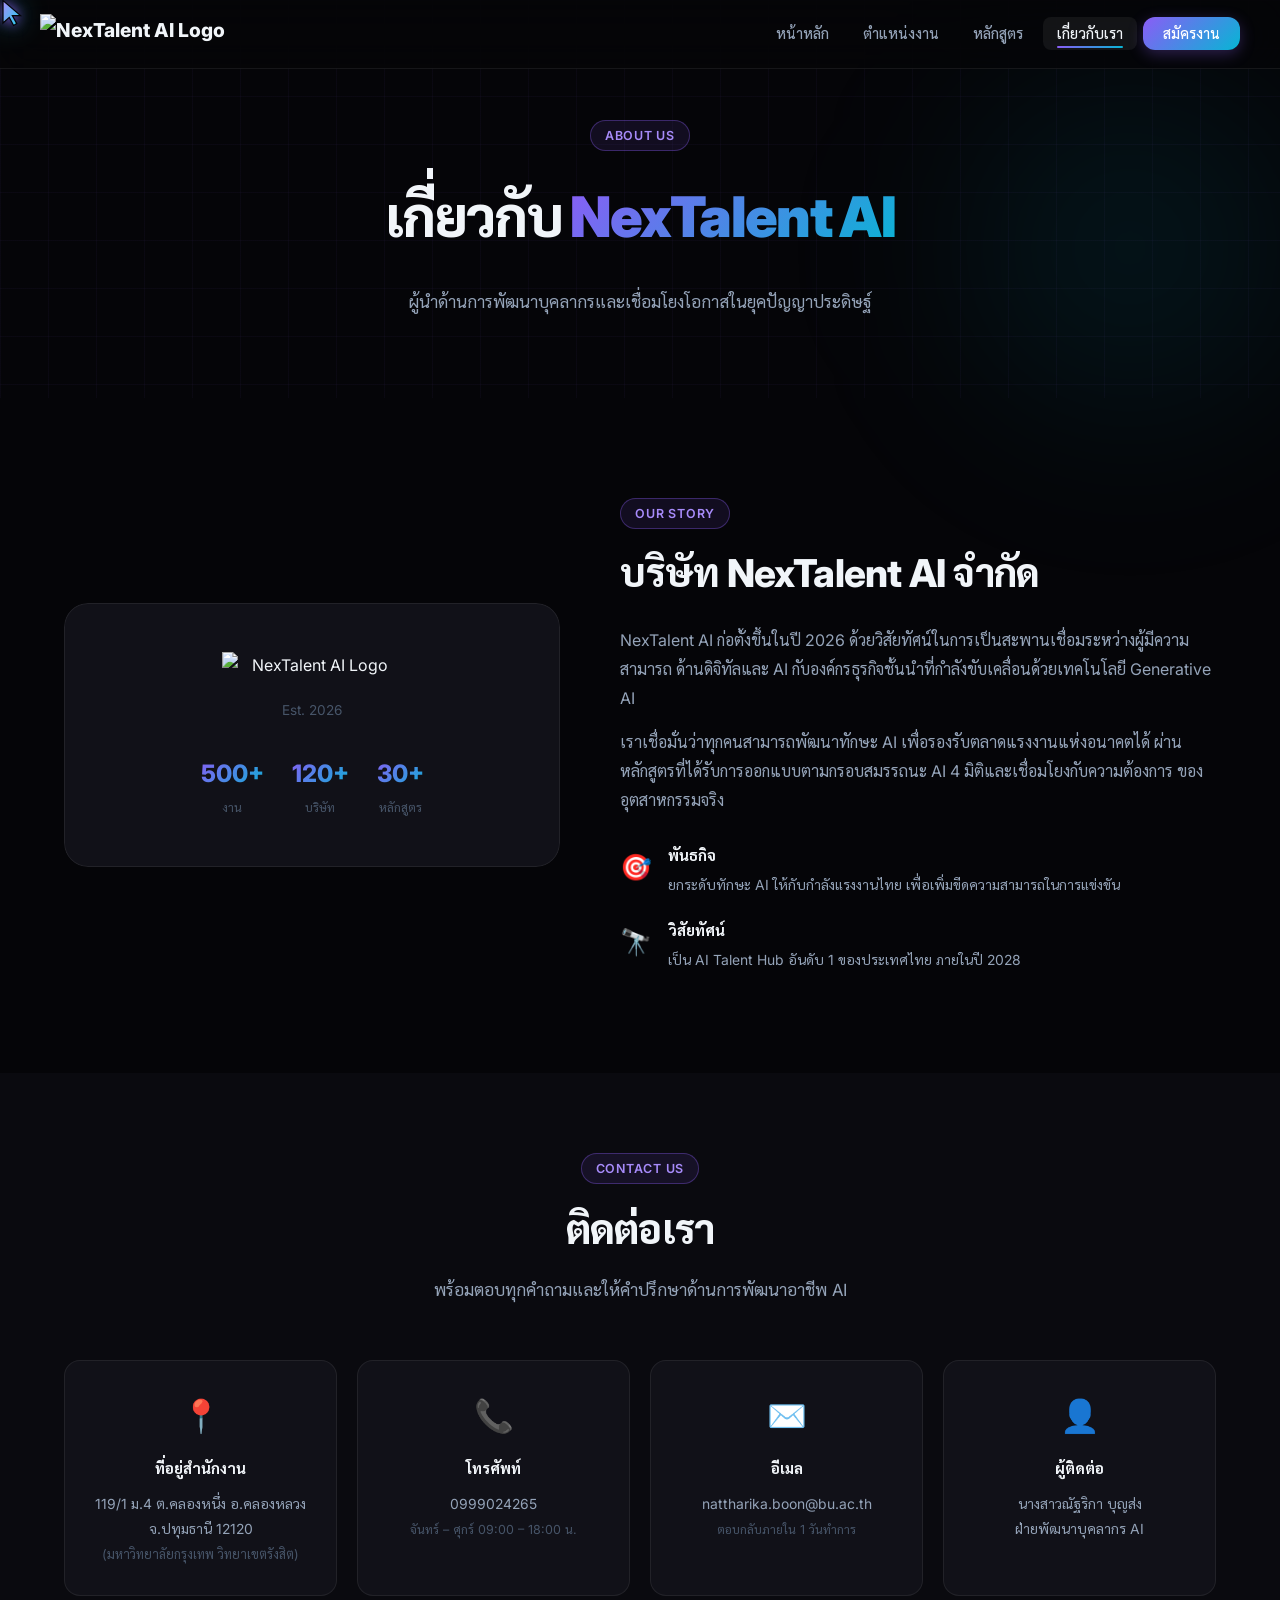
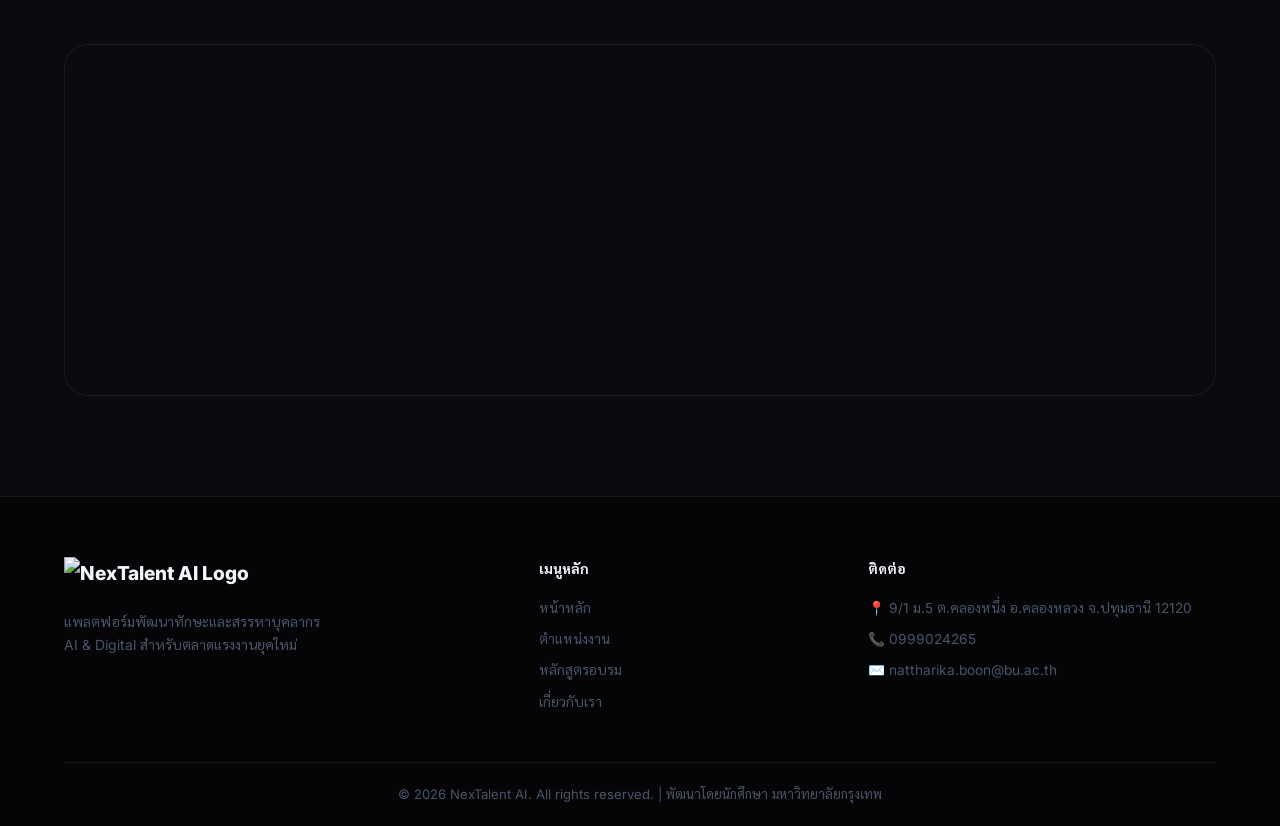
==== about.html @ dc567a96 "Add files via upload" ====
<!DOCTYPE html>
<html lang="th">
<head>
  <meta charset="UTF-8" />
  <meta name="viewport" content="width=device-width, initial-scale=1.0" />
  <title>เกี่ยวกับเรา — NexTalent AI</title>
  <link rel="stylesheet" href="css/style.css" />
  <link rel="preconnect" href="https://fonts.googleapis.com" />
  <link href="https://fonts.googleapis.com/css2?family=Inter:wght@300;400;500;600;700;800;900&family=Sarabun:wght@300;400;500;600;700&display=swap" rel="stylesheet" />
</head>
<body>
<svg class="custom-cursor" id="customCursor" viewBox="0 0 24 24" xmlns="http://www.w3.org/2000/svg">
  <defs>
    <linearGradient id="cursorGradient" x1="0%" y1="0%" x2="100%" y2="100%">
      <stop offset="0%" stop-color="#a78bfa" />
      <stop offset="100%" stop-color="#22d3ee" />
    </linearGradient>
  </defs>
  <path d="M4 2 L4 20 L9 15.5 L12.5 22 L15 20.5 L11.5 14 L18 14 Z"
        fill="url(#cursorGradient)"
        stroke="#050508"
        stroke-width="1" />
</svg>

  <!-- ===== NAVBAR ===== -->
  <nav class="navbar" id="navbar">
    <div class="nav-container">
      <a href="index.html" class="nav-logo">
        <img src="images/logo.svg" alt="NexTalent AI Logo" class="logo-img" />
      </a>
      <ul class="nav-links" id="navLinks">
        <li><a href="index.html">หน้าหลัก</a></li>
        <li><a href="index.html#jobs">ตำแหน่งงาน</a></li>
        <li><a href="courses.html">หลักสูตร</a></li>
        <li><a href="about.html" class="active">เกี่ยวกับเรา</a></li>
        <li><a href="index.html#register" class="btn-nav">สมัครงาน</a></li>
      </ul>
      <button class="hamburger" id="hamburger" aria-label="เมนู">
        <span></span><span></span><span></span>
      </button>
    </div>
  </nav>

  <!-- ===== PAGE HERO ===== -->
  <section class="page-hero">
    <div class="hero-bg">
      <div class="grid-overlay"></div>
      <div class="glow glow-2"></div>
    </div>
    <div class="page-hero-content">
      <span class="section-tag">About Us</span>
      <h1>เกี่ยวกับ <span class="gradient-text">NexTalent AI</span></h1>
      <p>ผู้นำด้านการพัฒนาบุคลากรและเชื่อมโยงโอกาสในยุคปัญญาประดิษฐ์</p>
    </div>
  </section>

  <!-- ===== COMPANY SECTION ===== -->
  <section class="about-section">
    <div class="container">
      <div class="about-wrapper">
        <div class="about-visual">
          <div class="about-card-graphic">
            <div class="ag-inner">
              <img src="images/logo.svg" alt="NexTalent AI Logo" class="ag-logo-img" />
              <div class="ag-subtitle">Est. 2026</div>
              <div class="ag-stats-mini">
                <div><strong>500+</strong><span>งาน</span></div>
                <div><strong>120+</strong><span>บริษัท</span></div>
                <div><strong>30+</strong><span>หลักสูตร</span></div>
              </div>
            </div>
            <div class="ag-glow"></div>
          </div>
        </div>
        <div class="about-text">
          <span class="section-tag">Our Story</span>
          <h2>บริษัท NexTalent AI จำกัด</h2>
          <p>
            NexTalent AI ก่อตั้งขึ้นในปี 2026 ด้วยวิสัยทัศน์ในการเป็นสะพานเชื่อมระหว่างผู้มีความสามารถ
            ด้านดิจิทัลและ AI กับองค์กรธุรกิจชั้นนำที่กำลังขับเคลื่อนด้วยเทคโนโลยี Generative AI
          </p>
          <p>
            เราเชื่อมั่นว่าทุกคนสามารถพัฒนาทักษะ AI เพื่อรองรับตลาดแรงงานแห่งอนาคตได้
            ผ่านหลักสูตรที่ได้รับการออกแบบตามกรอบสมรรถนะ AI 4 มิติและเชื่อมโยงกับความต้องการ
            ของอุตสาหกรรมจริง
          </p>
          <div class="about-values">
            <div class="value-item">
              <span class="value-icon">🎯</span>
              <div>
                <strong>พันธกิจ</strong>
                <p>ยกระดับทักษะ AI ให้กับกำลังแรงงานไทย เพื่อเพิ่มขีดความสามารถในการแข่งขัน</p>
              </div>
            </div>
            <div class="value-item">
              <span class="value-icon">🔭</span>
              <div>
                <strong>วิสัยทัศน์</strong>
                <p>เป็น AI Talent Hub อันดับ 1 ของประเทศไทย ภายในปี 2028</p>
              </div>
            </div>
          </div>
        </div>
      </div>
    </div>
  </section>

  <!-- ===== CONTACT SECTION ===== -->
  <section class="contact-section">
    <div class="container">
      <div class="section-header">
        <span class="section-tag">Contact Us</span>
        <h2>ติดต่อเรา</h2>
        <p>พร้อมตอบทุกคำถามและให้คำปรึกษาด้านการพัฒนาอาชีพ AI</p>
      </div>
      <div class="contact-grid">
        <div class="contact-card">
          <div class="contact-icon">📍</div>
          <h4>ที่อยู่สำนักงาน</h4>
          <p>119/1 ม.4 ต.คลองหนึ่ง อ.คลองหลวง<br/>จ.ปทุมธานี 12120<br/><em>(มหาวิทยาลัยกรุงเทพ วิทยาเขตรังสิต)</em></p>
        </div>
        <div class="contact-card">
          <div class="contact-icon">📞</div>
          <h4>โทรศัพท์</h4>
          <p>0999024265<br/><small>จันทร์ – ศุกร์ 09:00 – 18:00 น.</small></p>
        </div>
        <div class="contact-card">
          <div class="contact-icon">✉️</div>
          <h4>อีเมล</h4>
          <p>nattharika.boon@bu.ac.th<br/><small>ตอบกลับภายใน 1 วันทำการ</small></p>
        </div>
        <div class="contact-card">
          <div class="contact-icon">👤</div>
          <h4>ผู้ติดต่อ</h4>
          <p>นางสาวณัฐริกา บุญส่ง<br/>ฝ่ายพัฒนาบุคลากร AI</p>
        </div>
      </div>

      <div class="map-wrapper">
        <iframe
          src="https://www.google.com/maps/embed?pb=!1m18!1m12!1m3!1d3872.2085!2d100.6188!3d14.0685!2m3!1f0!2f0!3f0!3m2!1i1024!2i768!4f13.1!3m3!1m2!1s0x30e27f2e6b7f7f6f%3A0x0!2sMahidol+University!5e0!3m2!1sen!2sth!4v1"
          width="100%"
          height="350"
          style="border:0;"
          allowfullscreen=""
          loading="lazy"
          referrerpolicy="no-referrer-when-downgrade"
          title="แผนที่สำนักงาน NexTalent AI">
        </iframe>
      </div>
    </div>
  </section>

  <!-- ===== FOOTER ===== -->
  <footer class="footer">
    <div class="container">
      <div class="footer-grid">
        <div class="footer-brand">
          <a href="index.html" class="nav-logo">
            <img src="images/logo.svg" alt="NexTalent AI Logo" class="logo-img" />
          </a>
          <p>แพลตฟอร์มพัฒนาทักษะและสรรหาบุคลากร AI &amp; Digital สำหรับตลาดแรงงานยุคใหม่</p>
        </div>
        <div class="footer-links">
          <h4>เมนูหลัก</h4>
          <ul>
            <li><a href="index.html">หน้าหลัก</a></li>
            <li><a href="index.html#jobs">ตำแหน่งงาน</a></li>
            <li><a href="courses.html">หลักสูตรอบรม</a></li>
            <li><a href="about.html">เกี่ยวกับเรา</a></li>
          </ul>
        </div>
        <div class="footer-links">
          <h4>ติดต่อ</h4>
          <ul>
            <li>📍 9/1 ม.5 ต.คลองหนึ่ง อ.คลองหลวง จ.ปทุมธานี 12120</li>
            <li>📞 0999024265</li>
            <li>✉️ nattharika.boon@bu.ac.th</li>
          </ul>
        </div>
      </div>
      <div class="footer-bottom">
        <p>© 2026 NexTalent AI. All rights reserved. | พัฒนาโดยนักศึกษา มหาวิทยาลัยกรุงเทพ</p>
      </div>
    </div>
  </footer>

  <script src="js/main.js"></script>
</body>
</html>
---- css/style.css ----
/* ============================================================
   NexTalent AI — Dark Theme Stylesheet
   ============================================================ */

/* ── CSS Variables ───────────────────────────────────────── */
:root {
  --bg-900: #050508;
  --bg-800: #0a0a0f;
  --bg-700: #0f0f18;
  --bg-600: #14141f;
  --bg-card: #111118;
  --bg-card-hover: #18181f;
  --border: rgba(255,255,255,0.07);
  --border-hover: rgba(139,92,246,0.4);

  --purple-400: #a78bfa;
  --purple-500: #8b5cf6;
  --purple-600: #7c3aed;
  --cyan-400: #22d3ee;
  --cyan-500: #06b6d4;
  --pink-400: #f472b6;
  --green-400: #4ade80;
  --amber-400: #fbbf24;

  --text-primary: #f1f5f9;
  --text-secondary: #94a3b8;
  --text-muted: #475569;

  --gradient-main: linear-gradient(135deg, #8b5cf6, #06b6d4);
  --gradient-card: linear-gradient(145deg, rgba(139,92,246,0.08), rgba(6,182,212,0.05));
  --shadow-glow: 0 0 40px rgba(139,92,246,0.15);
  --shadow-card: 0 4px 24px rgba(0,0,0,0.5);

  --radius-sm: 8px;
  --radius-md: 12px;
  --radius-lg: 16px;
  --radius-xl: 24px;

  --font-main: 'Inter', 'Sarabun', sans-serif;
  --transition: 0.25s ease;
}

/* ── Reset & Base ────────────────────────────────────────── */
*, *::before, *::after { box-sizing: border-box; margin: 0; padding: 0; }

html { scroll-behavior: smooth; font-size: 16px; }

body {
  font-family: var(--font-main);
  background-color: var(--bg-900);
  color: var(--text-primary);
  line-height: 1.7;
  overflow-x: hidden;
}

a { color: inherit; text-decoration: none; }
ul { list-style: none; }
img { max-width: 100%; display: block; }
button { cursor: pointer; border: none; background: none; }

.container {
  max-width: 1200px;
  margin: 0 auto;
  padding: 0 24px;
}

/* ── Typography Utilities ────────────────────────────────── */

.gradient-text {
  background: var(--gradient-main);
  -webkit-background-clip: text;
  -webkit-text-fill-color: transparent;
  background-clip: text;

  display: inline-block;
  line-height: 1.4;
  padding-bottom: 0.12em;
  overflow: visible;
}
.section-tag {
  display: inline-block;
  padding: 4px 14px;
  border-radius: 100px;
  border: 1px solid rgba(139,92,246,0.35);
  background: rgba(139,92,246,0.1);
  color: var(--purple-400);
  font-size: 0.78rem;
  font-weight: 600;
  letter-spacing: 0.06em;
  text-transform: uppercase;
  margin-bottom: 12px;
}

.section-header {
  text-align: center;
  margin-bottom: 56px;
}
.section-header h2 {
  font-size: clamp(1.8rem, 3.5vw, 2.5rem);
  font-weight: 800;
  margin-bottom: 12px;
  letter-spacing: -0.02em;
}
.section-header p {
  color: var(--text-secondary);
  font-size: 1.05rem;
  max-width: 560px;
  margin: 0 auto;
}

/* ── Buttons ─────────────────────────────────────────────── */
.btn {
  display: inline-flex;
  align-items: center;
  gap: 8px;
  padding: 12px 28px;
  border-radius: var(--radius-md);
  font-size: 0.95rem;
  font-weight: 600;
  transition: all var(--transition);
  cursor: pointer;
  border: none;
}

.btn-primary {
  background: var(--gradient-main);
  color: #fff;
  box-shadow: 0 4px 20px rgba(139,92,246,0.35);
}
.btn-primary:hover {
  transform: translateY(-2px);
  box-shadow: 0 8px 30px rgba(139,92,246,0.5);
}

.btn-outline {
  background: transparent;
  color: var(--purple-400);
  border: 1.5px solid rgba(139,92,246,0.45);
}
.btn-outline:hover {
  background: rgba(139,92,246,0.1);
  border-color: var(--purple-500);
  transform: translateY(-2px);
}

.btn-full { width: 100%; justify-content: center; }
.btn-arrow { font-size: 1.1rem; }

/* ── Navbar ──────────────────────────────────────────────── */
.navbar {
  position: fixed;
  top: 0; left: 0; right: 0;
  z-index: 1000;
  padding: 0 24px;
  background: rgba(5,5,8,0.8);
  backdrop-filter: blur(20px);
  -webkit-backdrop-filter: blur(20px);
  border-bottom: 1px solid var(--border);
  transition: all var(--transition);
}
.navbar.scrolled {
  background: rgba(5,5,8,0.95);
  box-shadow: 0 4px 30px rgba(0,0,0,0.4);
}

.nav-container {
  max-width: 1200px;
  margin: 0 auto;
  display: flex;
  align-items: center;
  justify-content: space-between;
  height: 68px;
}

.nav-logo {
  display: flex;
  align-items: center;
  gap: 8px;
  font-weight: 800;
  font-size: 1.2rem;
}
.logo-icon {
  font-size: 1.6rem;
  background: var(--gradient-main);
  -webkit-background-clip: text;
  -webkit-text-fill-color: transparent;
  background-clip: text;
}
.logo-ai {
  background: var(--gradient-main);
  -webkit-background-clip: text;
  -webkit-text-fill-color: transparent;
  background-clip: text;
}

.logo-img {
  height: 40px;
  width: auto;
  display: block;
  transition: opacity var(--transition);
}
.logo-img:hover { opacity: 0.85; }

.nav-links {
  display: flex;
  align-items: center;
  gap: 6px;
}
.nav-links a {
  padding: 8px 14px;
  border-radius: var(--radius-sm);
  font-size: 0.9rem;
  font-weight: 500;
  color: var(--text-secondary);
  transition: all var(--transition);
}
.nav-links a:hover,
.nav-links a.active {
  color: var(--text-primary);
  background: rgba(255,255,255,0.06);
}
.btn-nav {
  background: var(--gradient-main) !important;
  color: #fff !important;
  padding: 8px 20px !important;
  border-radius: var(--radius-md) !important;
  box-shadow: 0 4px 15px rgba(139,92,246,0.3);
}
.btn-nav:hover {
  transform: translateY(-1px);
  box-shadow: 0 6px 20px rgba(139,92,246,0.45) !important;
}

/* Hamburger */
.hamburger {
  display: none;
  flex-direction: column;
  gap: 5px;
  padding: 8px;
}
.hamburger span {
  width: 22px;
  height: 2px;
  background: var(--text-primary);
  border-radius: 2px;
  transition: all var(--transition);
}

/* ── Hero Section ────────────────────────────────────────── */
.hero {
  min-height: 100vh;
  display: flex;
  align-items: center;
  position: relative;
  padding: 100px 24px 60px;
  overflow: hidden;
}

.hero-bg {
  position: absolute;
  inset: 0;
  pointer-events: none;
}

.grid-overlay {
  position: absolute;
  inset: 0;
  background-image:
    linear-gradient(rgba(139,92,246,0.04) 1px, transparent 1px),
    linear-gradient(90deg, rgba(139,92,246,0.04) 1px, transparent 1px);
  background-size: 48px 48px;
}

.glow {
  position: absolute;
  border-radius: 50%;
  filter: blur(80px);
  pointer-events: none;
}
.glow-1 {
  width: 600px; height: 600px;
  background: radial-gradient(circle, rgba(139,92,246,0.18) 0%, transparent 70%);
  top: -100px; left: -100px;
}
.glow-2 {
  width: 500px; height: 500px;
  background: radial-gradient(circle, rgba(6,182,212,0.12) 0%, transparent 70%);
  bottom: -100px; right: -100px;
}

.hero-content {
  max-width: 1200px;
  margin: 0 auto;
  position: relative;
  z-index: 2;
  flex: 1;
}

.hero-badge {
  display: inline-flex;
  align-items: center;
  gap: 8px;
  padding: 6px 16px;
  border-radius: 100px;
  border: 1px solid rgba(139,92,246,0.3);
  background: rgba(139,92,246,0.08);
  color: var(--purple-400);
  font-size: 0.85rem;
  font-weight: 500;
  margin-bottom: 24px;
}
.badge-dot {
  width: 7px; height: 7px;
  background: var(--green-400);
  border-radius: 50%;
  animation: pulse-dot 2s infinite;
}
@keyframes pulse-dot {
  0%, 100% { opacity: 1; transform: scale(1); }
  50% { opacity: 0.5; transform: scale(0.8); }
}

.hero-title {
  font-size: clamp(2.6rem, 6vw, 4.5rem);
  font-weight: 900;
  line-height: 1.35;
  letter-spacing: -0.03em;
  margin-bottom: 20px;
}

.hero-subtitle {
  font-size: clamp(1rem, 1.5vw, 1.15rem);
  color: var(--text-secondary);
  max-width: 560px;
  margin-bottom: 36px;
  line-height: 1.8;
}

.hero-actions {
  display: flex;
  gap: 14px;
  flex-wrap: wrap;
  margin-bottom: 52px;
}

.hero-stats {
  display: flex;
  align-items: center;
  gap: 32px;
  flex-wrap: wrap;
}
.stat { display: flex; flex-direction: column; }
.stat-num {
  font-size: 2rem;
  font-weight: 800;
  background: var(--gradient-main);
  -webkit-background-clip: text;
  -webkit-text-fill-color: transparent;
  background-clip: text;
  line-height: 1;
}
.stat-label { font-size: 0.82rem; color: var(--text-muted); margin-top: 4px; }
.stat-divider { width: 1px; height: 40px; background: var(--border); }

/* Hero Visual (orbit) */
.hero-visual {
  position: absolute;
  right: 160px;
  top: 50%;
  transform: translateY(-50%);
  width: 420px;
  height: 420px;
  display: none;
}

@media (min-width: 1100px) { .hero-visual { display: block; } }

.orbit-ring {
  position: absolute;
  border-radius: 50%;
  border: 1px solid rgba(139,92,246,0.35);
  top: 50%; left: 50%;
  transform: translate(-50%,-50%);
  animation: spin linear infinite;
}
.ring-1 { width: 200px; height: 200px; animation-duration: 8s; }
.ring-2 { width: 300px; height: 300px; animation-duration: 14s; border-color: rgba(6,182,212,0.3); }
.ring-3 { width: 400px; height: 400px; animation-duration: 22s; animation-direction: reverse; }

@keyframes spin { from { transform: translate(-50%,-50%) rotate(0deg); } to { transform: translate(-50%,-50%) rotate(360deg); } }

.center-orb {
  position: absolute;
  top: 50%; left: 50%;
  transform: translate(-50%,-50%);
  width: 90px; height: 90px;
  border-radius: 50%;
  background: var(--gradient-main);
  display: flex;
  align-items: center;
  justify-content: center;
  font-size: 1.6rem;
  font-weight: 900;
  color: #fff;
  box-shadow: 0 0 60px rgba(139,92,246,0.5);
}

.orbit-dot {
  position: absolute;
  width: 10px; height: 10px;
  border-radius: 50%;
  top: 50%; left: 50%;
}
.dot-1 {
  background: var(--purple-400);
  box-shadow: 0 0 10px var(--purple-400);
  transform: translate(-50%,-50%) translateX(100px);
  animation: orbit1 8s linear infinite;
}
.dot-2 {
  background: var(--cyan-400);
  box-shadow: 0 0 10px var(--cyan-400);
  transform: translate(-50%,-50%) translateX(150px);
  animation: orbit2 14s linear infinite;
}
.dot-3 {
  background: var(--pink-400);
  box-shadow: 0 0 10px var(--pink-400);
  transform: translate(-50%,-50%) translateX(200px);
  animation: orbit3 22s linear infinite reverse;
}
@keyframes orbit1 {
  from { transform: translate(-50%,-50%) rotate(0deg) translateX(100px); }
  to { transform: translate(-50%,-50%) rotate(360deg) translateX(100px); }
}
@keyframes orbit2 {
  from { transform: translate(-50%,-50%) rotate(120deg) translateX(150px); }
  to { transform: translate(-50%,-50%) rotate(480deg) translateX(150px); }
}
@keyframes orbit3 {
  from { transform: translate(-50%,-50%) rotate(240deg) translateX(200px); }
  to { transform: translate(-50%,-50%) rotate(-120deg) translateX(200px); }
}

/* ── Page Hero (inner pages) ─────────────────────────────── */
.page-hero {
  padding: 120px 24px 80px;
  text-align: center;
  position: relative;
  overflow: visible;
}
.page-hero-content {
  max-width: 900px;
  margin: 0 auto;
  position: relative;
  z-index: 2;
}
.page-hero h1 {
  font-size: clamp(2rem, 5vw, 3.5rem);
  font-weight: 900;
  letter-spacing: -0.03em;
  line-height: 1.5;
  margin: 12px 0 24px;
  overflow: visible;
}
.page-hero p {
  color: var(--text-secondary);
  font-size: 1.05rem;
  line-height: 1.8;
}

/* ── Tiers Section ───────────────────────────────────────── */
.tiers-section {
  padding: 100px 0;
  background: var(--bg-800);
}

.tiers-grid {
  display: grid;
  grid-template-columns: repeat(auto-fit, minmax(280px, 1fr));
  gap: 24px;
}

.tier-card {
  padding: 36px 28px;
  border-radius: var(--radius-xl);
  border: 1px solid var(--border);
  background: var(--bg-card);
  transition: all var(--transition);
  position: relative;
  overflow: hidden;
}
.tier-card::before {
  content: '';
  position: absolute;
  top: 0; left: 0; right: 0;
  height: 3px;
  border-radius: 3px 3px 0 0;
}
.tier-beginner::before { background: linear-gradient(90deg, #4ade80, #22d3ee); }
.tier-pioneer::before { background: linear-gradient(90deg, #8b5cf6, #06b6d4); }
.tier-innovator::before { background: linear-gradient(90deg, #f472b6, #fbbf24); }

.tier-card:hover {
  border-color: var(--border-hover);
  transform: translateY(-4px);
  box-shadow: var(--shadow-glow), var(--shadow-card);
}

.tier-icon { font-size: 2.5rem; margin-bottom: 16px; }
.tier-card h3 { font-size: 1.4rem; font-weight: 800; margin-bottom: 4px; }
.tier-th { color: var(--text-secondary); font-size: 0.88rem; margin-bottom: 14px; }
.tier-card p { color: var(--text-secondary); font-size: 0.93rem; line-height: 1.7; margin-bottom: 20px; }
.tier-link {
  color: var(--purple-400);
  font-weight: 600;
  font-size: 0.9rem;
  transition: all var(--transition);
}
.tier-link:hover { color: var(--cyan-400); }

/* ── Jobs Section ────────────────────────────────────────── */
.jobs-section { padding: 100px 0; }

.jobs-grid {
  display: grid;
  grid-template-columns: repeat(auto-fit, minmax(320px, 1fr));
  gap: 24px;
  margin-bottom: 48px;
}

.job-card {
  background: var(--bg-card);
  border: 1px solid var(--border);
  border-radius: var(--radius-xl);
  padding: 28px;
  transition: all var(--transition);
  display: flex;
  flex-direction: column;
  gap: 14px;
}
.job-card:hover {
  border-color: var(--border-hover);
  transform: translateY(-4px);
  box-shadow: var(--shadow-glow), var(--shadow-card);
}

.job-header {
  display: flex;
  align-items: center;
  justify-content: space-between;
}

.company-logo {
  width: 48px; height: 48px;
  border-radius: var(--radius-sm);
  display: flex; align-items: center; justify-content: center;
  font-weight: 800; font-size: 0.9rem; color: #fff;
}
.logo-ni { background: linear-gradient(135deg, #8b5cf6, #06b6d4); }
.logo-ss { background: linear-gradient(135deg, #f472b6, #8b5cf6); }
.logo-dp { background: linear-gradient(135deg, #fbbf24, #f472b6); }

.job-meta { display: flex; flex-direction: column; align-items: flex-end; gap: 4px; }
.job-date { font-size: 0.78rem; color: var(--text-muted); }
.job-tag {
  padding: 2px 10px;
  border-radius: 100px;
  font-size: 0.75rem;
  font-weight: 600;
}
.job-tag.hot { background: rgba(251,191,36,0.1); color: var(--amber-400); border: 1px solid rgba(251,191,36,0.2); }
.job-tag.new { background: rgba(139,92,246,0.1); color: var(--purple-400); border: 1px solid rgba(139,92,246,0.2); }
.job-tag.urgent { background: rgba(6,182,212,0.1); color: var(--cyan-400); border: 1px solid rgba(6,182,212,0.2); }

.job-title { font-size: 1.1rem; font-weight: 700; line-height: 1.4; }
.job-company { color: var(--purple-400); font-size: 0.88rem; font-weight: 500; }
.job-location { color: var(--text-secondary); font-size: 0.85rem; }
.job-desc { color: var(--text-secondary); font-size: 0.88rem; line-height: 1.7; flex: 1; }

.job-skills { display: flex; flex-wrap: wrap; gap: 6px; }
.skill-tag {
  padding: 3px 10px;
  background: rgba(139,92,246,0.08);
  border: 1px solid rgba(139,92,246,0.18);
  border-radius: 100px;
  font-size: 0.78rem;
  color: var(--purple-400);
}

.job-footer {
  display: flex;
  align-items: center;
  justify-content: space-between;
  padding-top: 14px;
  border-top: 1px solid var(--border);
  margin-top: auto;
}
.job-salary { font-size: 0.85rem; color: var(--text-secondary); }
.btn-apply {
  padding: 8px 18px;
  background: var(--gradient-main);
  color: #fff;
  border-radius: var(--radius-sm);
  font-size: 0.83rem;
  font-weight: 600;
  transition: all var(--transition);
  box-shadow: 0 4px 12px rgba(139,92,246,0.3);
}
.btn-apply:hover {
  transform: translateY(-1px);
  box-shadow: 0 6px 18px rgba(139,92,246,0.45);
}

.jobs-cta { text-align: center; }

/* ── Register Section ────────────────────────────────────── */
.register-section {
  padding: 100px 0;
  background: var(--bg-800);
}

.register-wrapper {
  display: grid;
  grid-template-columns: 1fr 1.4fr;
  gap: 60px;
  align-items: start;
}

.register-info h2 {
  font-size: clamp(1.8rem, 3.5vw, 2.5rem);
  font-weight: 800;
  line-height: 1.2;
  letter-spacing: -0.02em;
  margin-bottom: 16px;
}
.register-info p {
  color: var(--text-secondary);
  line-height: 1.8;
  margin-bottom: 28px;
}

.register-benefits {
  display: flex;
  flex-direction: column;
  gap: 12px;
}
.register-benefits li {
  display: flex;
  align-items: center;
  gap: 10px;
  color: var(--text-secondary);
  font-size: 0.93rem;
}
.check {
  width: 22px; height: 22px;
  background: rgba(74,222,128,0.1);
  border: 1px solid rgba(74,222,128,0.3);
  border-radius: 50%;
  display: flex; align-items: center; justify-content: center;
  color: var(--green-400);
  font-size: 0.7rem;
  flex-shrink: 0;
}

.register-form-box {
  background: var(--bg-card);
  border: 1px solid var(--border);
  border-radius: var(--radius-xl);
  padding: 36px;
}

.register-form { display: flex; flex-direction: column; gap: 20px; }

.form-row {
  display: grid;
  grid-template-columns: 1fr 1fr;
  gap: 16px;
}
.form-group-sm { flex: 0 0 120px; }
.form-group-wide { flex: 1; }

.form-group { display: flex; flex-direction: column; gap: 6px; }
.form-group label {
  font-size: 0.85rem;
  font-weight: 600;
  color: var(--text-secondary);
}

.form-group input,
.form-group select,
.form-group textarea {
  padding: 11px 16px;
  background: var(--bg-700);
  border: 1.5px solid var(--border);
  border-radius: var(--radius-sm);
  color: var(--text-primary);
  font-family: var(--font-main);
  font-size: 0.93rem;
  transition: border-color var(--transition), box-shadow var(--transition);
  outline: none;
  -webkit-appearance: none;
}
.form-group select {
  appearance: none;
  background-image: url("data:image/svg+xml,%3Csvg xmlns='http://www.w3.org/2000/svg' width='12' height='12' viewBox='0 0 24 24' fill='none' stroke='%2394a3b8' stroke-width='2'%3E%3Cpath d='M6 9l6 6 6-6'/%3E%3C/svg%3E");
  background-repeat: no-repeat;
  background-position: right 14px center;
  padding-right: 40px;
}
.form-group select option { background: var(--bg-700); }

.form-group input:focus,
.form-group select:focus {
  border-color: var(--purple-500);
  box-shadow: 0 0 0 3px rgba(139,92,246,0.12);
}
.form-group input.error,
.form-group select.error {
  border-color: #ef4444;
}

.error-msg {
  font-size: 0.78rem;
  color: #f87171;
  min-height: 16px;
}

/* Tier Radios */
.tier-radios {
  display: grid;
  grid-template-columns: repeat(3, 1fr);
  gap: 10px;
}
.radio-card { display: block; cursor: pointer; }
.radio-card input[type="radio"] { display: none; }
.radio-content {
  display: flex;
  flex-direction: column;
  align-items: center;
  gap: 4px;
  padding: 14px 8px;
  background: var(--bg-700);
  border: 1.5px solid var(--border);
  border-radius: var(--radius-md);
  text-align: center;
  transition: all var(--transition);
}
.radio-card input:checked + .radio-content {
  border-color: var(--purple-500);
  background: rgba(139,92,246,0.1);
  box-shadow: 0 0 0 3px rgba(139,92,246,0.12);
}
.radio-card:hover .radio-content { border-color: rgba(139,92,246,0.4); }
.radio-icon { font-size: 1.4rem; }
.radio-label { font-size: 0.83rem; font-weight: 700; }
.radio-sub { font-size: 0.7rem; color: var(--text-muted); }

/* Checkbox PDPA */
.checkbox-label {
  display: flex;
  align-items: flex-start;
  gap: 12px;
  cursor: pointer;
}
.checkbox-label input[type="checkbox"] { display: none; }
.checkbox-custom {
  width: 20px; height: 20px;
  min-width: 20px;
  border: 1.5px solid var(--border);
  border-radius: 4px;
  background: var(--bg-700);
  display: flex; align-items: center; justify-content: center;
  transition: all var(--transition);
  margin-top: 2px;
}
.checkbox-label input:checked + .checkbox-custom {
  background: var(--gradient-main);
  border-color: transparent;
}
.checkbox-label input:checked + .checkbox-custom::after {
  content: '✓';
  color: #fff;
  font-size: 0.7rem;
  font-weight: 700;
}
.checkbox-text { font-size: 0.83rem; color: var(--text-secondary); line-height: 1.6; }
.link-inline { color: var(--purple-400); text-decoration: underline; }

/* Form Success */
.form-success {
  text-align: center;
  padding: 48px 24px;
}
.success-icon {
  width: 64px; height: 64px;
  border-radius: 50%;
  background: linear-gradient(135deg, #4ade80, #22d3ee);
  display: flex; align-items: center; justify-content: center;
  font-size: 1.8rem;
  color: #fff;
  font-weight: 700;
  margin: 0 auto 20px;
  animation: pop 0.4s ease;
}
@keyframes pop {
  0% { transform: scale(0.5); opacity: 0; }
  80% { transform: scale(1.1); }
  100% { transform: scale(1); opacity: 1; }
}
.form-success h3 { font-size: 1.5rem; font-weight: 700; margin-bottom: 10px; }
.form-success p { color: var(--text-secondary); }

/* ── Courses Section ─────────────────────────────────────── */
.courses-section { padding: 80px 0 100px; }

.courses-filter {
  display: flex;
  justify-content: center;
  gap: 10px;
  flex-wrap: wrap;
  margin-bottom: 48px;
}
.filter-btn {
  padding: 8px 22px;
  border-radius: 100px;
  font-size: 0.88rem;
  font-weight: 600;
  border: 1.5px solid var(--border);
  color: var(--text-secondary);
  background: transparent;
  transition: all var(--transition);
}
.filter-btn:hover,
.filter-btn.active {
  background: rgba(139,92,246,0.1);
  border-color: var(--purple-500);
  color: var(--purple-400);
}

.courses-grid {
  display: grid;
  grid-template-columns: repeat(auto-fill, minmax(340px, 1fr));
  gap: 24px;
}

.course-card {
  background: var(--bg-card);
  border: 1px solid var(--border);
  border-radius: var(--radius-xl);
  overflow: hidden;
  transition: all var(--transition);
  display: flex;
  flex-direction: column;
}
.course-card:hover {
  border-color: var(--border-hover);
  transform: translateY(-4px);
  box-shadow: var(--shadow-glow), var(--shadow-card);
}
.course-card.hidden { display: none; }

.course-banner {
  height: 130px;
  position: relative;
  display: flex;
  flex-direction: column;
  justify-content: flex-end;
  padding: 16px;
}
.cb-1 { background: linear-gradient(135deg, #1e0a3c, #0d2040); }
.cb-2 { background: linear-gradient(135deg, #0d2040, #0a2828); }
.cb-3 { background: linear-gradient(135deg, #1a0a28, #200d35); }
.cb-4 { background: linear-gradient(135deg, #0a1f10, #0d2428); }
.cb-5 { background: linear-gradient(135deg, #200d18, #1a0d30); }
.cb-6 { background: linear-gradient(135deg, #0a1520, #0d2018); }

.course-level-badge {
  display: inline-block;
  padding: 3px 10px;
  border-radius: 100px;
  font-size: 0.75rem;
  font-weight: 600;
  width: fit-content;
  margin-bottom: 8px;
}
.badge-beginner { background: rgba(74,222,128,0.15); color: var(--green-400); border: 1px solid rgba(74,222,128,0.25); }
.badge-pioneer { background: rgba(139,92,246,0.15); color: var(--purple-400); border: 1px solid rgba(139,92,246,0.25); }
.badge-innovator { background: rgba(244,114,182,0.15); color: var(--pink-400); border: 1px solid rgba(244,114,182,0.25); }

.course-category {
  font-size: 0.75rem;
  color: rgba(255,255,255,0.5);
  font-weight: 500;
}

.course-body {
  padding: 24px;
  display: flex;
  flex-direction: column;
  flex: 1;
  gap: 12px;
}
.course-title { font-size: 1rem; font-weight: 700; line-height: 1.5; }
.course-desc { color: var(--text-secondary); font-size: 0.87rem; line-height: 1.7; flex: 1; }
.course-meta {
  display: flex;
  gap: 16px;
  font-size: 0.82rem;
  color: var(--text-secondary);
}
.course-footer {
  display: flex;
  align-items: center;
  justify-content: space-between;
  padding-top: 14px;
  border-top: 1px solid var(--border);
  margin-top: auto;
}
.course-price {
  font-size: 1.05rem;
  font-weight: 700;
  background: var(--gradient-main);
  -webkit-background-clip: text;
  -webkit-text-fill-color: transparent;
  background-clip: text;
}
.btn-course {
  padding: 7px 16px;
  background: rgba(139,92,246,0.1);
  border: 1px solid rgba(139,92,246,0.25);
  color: var(--purple-400);
  border-radius: var(--radius-sm);
  font-size: 0.82rem;
  font-weight: 600;
  transition: all var(--transition);
}
.btn-course:hover {
  background: rgba(139,92,246,0.2);
  border-color: var(--purple-500);
}

/* ── Framework Section ───────────────────────────────────── */
.framework-section { padding: 80px 0; background: var(--bg-800); }
.framework-grid {
  display: grid;
  grid-template-columns: repeat(auto-fit, minmax(220px, 1fr));
  gap: 20px;
}
.framework-card {
  padding: 28px 22px;
  background: var(--bg-card);
  border: 1px solid var(--border);
  border-radius: var(--radius-lg);
  text-align: center;
  transition: all var(--transition);
}
.framework-card:hover {
  border-color: var(--border-hover);
  transform: translateY(-3px);
}
.fc-icon { font-size: 2rem; margin-bottom: 12px; }
.framework-card h4 { font-size: 0.95rem; font-weight: 700; margin-bottom: 8px; }
.framework-card p { font-size: 0.83rem; color: var(--text-secondary); line-height: 1.6; }

/* ── About Section ───────────────────────────────────────── */
.about-section { padding: 100px 0; }

.about-wrapper {
  display: grid;
  grid-template-columns: 1fr 1.2fr;
  gap: 60px;
  align-items: center;
}

.about-card-graphic {
  position: relative;
  border-radius: var(--radius-xl);
  overflow: hidden;
}
.ag-inner {
  background: var(--bg-card);
  border: 1px solid var(--border);
  border-radius: var(--radius-xl);
  padding: 48px 36px;
  text-align: center;
  position: relative;
  z-index: 1;
}
.ag-logo {
  font-size: 3rem;
  margin-bottom: 12px;
  background: var(--gradient-main);
  -webkit-background-clip: text;
  -webkit-text-fill-color: transparent;
  background-clip: text;
}
.ag-title { font-size: 1.6rem; font-weight: 900; margin-bottom: 4px; }
.ag-logo-img {
  width: 180px;
  height: auto;
  margin: 0 auto 20px;
  display: block;
}
.ag-subtitle { color: var(--text-muted); font-size: 0.85rem; margin-bottom: 32px; }
.ag-stats-mini {
  display: flex;
  justify-content: center;
  gap: 28px;
}
.ag-stats-mini div {
  display: flex;
  flex-direction: column;
  align-items: center;
  gap: 2px;
}
.ag-stats-mini strong {
  font-size: 1.5rem;
  font-weight: 800;
  background: var(--gradient-main);
  -webkit-background-clip: text;
  -webkit-text-fill-color: transparent;
  background-clip: text;
}
.ag-stats-mini span { font-size: 0.78rem; color: var(--text-muted); }
.ag-glow {
  position: absolute;
  inset: -30px;
  background: radial-gradient(circle at center, rgba(139,92,246,0.12), transparent 70%);
  pointer-events: none;
}

.about-text h2 {
  font-size: clamp(1.8rem, 3.5vw, 2.4rem);
  font-weight: 800;
  letter-spacing: -0.02em;
  margin-bottom: 20px;
}
.about-text p {
  color: var(--text-secondary);
  line-height: 1.8;
  margin-bottom: 16px;
}
.about-values { display: flex; flex-direction: column; gap: 20px; margin-top: 28px; }
.value-item {
  display: flex;
  gap: 16px;
  align-items: flex-start;
}
.value-icon {
  font-size: 1.6rem;
  margin-top: 2px;
  flex-shrink: 0;
}
.value-item strong { display: block; font-size: 0.95rem; font-weight: 700; margin-bottom: 4px; }
.value-item p { font-size: 0.87rem; color: var(--text-secondary); margin: 0; }

/* ── Contact Section ─────────────────────────────────────── */
.contact-section { padding: 80px 0 100px; background: var(--bg-800); }

.contact-grid {
  display: grid;
  grid-template-columns: repeat(auto-fit, minmax(220px, 1fr));
  gap: 20px;
  margin-bottom: 48px;
}
.contact-card {
  background: var(--bg-card);
  border: 1px solid var(--border);
  border-radius: var(--radius-lg);
  padding: 28px 24px;
  text-align: center;
  transition: all var(--transition);
}
.contact-card:hover { border-color: var(--border-hover); transform: translateY(-3px); }
.contact-icon { font-size: 2rem; margin-bottom: 12px; }
.contact-card h4 { font-size: 0.95rem; font-weight: 700; margin-bottom: 10px; }
.contact-card p { color: var(--text-secondary); font-size: 0.87rem; line-height: 1.8; }
.contact-card small { color: var(--text-muted); font-size: 0.78rem; }
.contact-card em { color: var(--text-muted); font-style: normal; font-size: 0.8rem; }

.map-wrapper {
  border-radius: var(--radius-xl);
  overflow: hidden;
  border: 1px solid var(--border);
}
.map-wrapper iframe { display: block; filter: invert(90%) hue-rotate(180deg); }

/* ── Footer ──────────────────────────────────────────────── */
.footer {
  background: var(--bg-900);
  border-top: 1px solid var(--border);
  padding: 60px 0 0;
}

.footer-grid {
  display: grid;
  grid-template-columns: 1.5fr 1fr 1.2fr;
  gap: 40px;
  padding-bottom: 48px;
}

.footer-brand .nav-logo { margin-bottom: 14px; }
.footer-brand p { color: var(--text-muted); font-size: 0.87rem; line-height: 1.7; max-width: 260px; }

.footer-links h4 { font-size: 0.88rem; font-weight: 700; margin-bottom: 16px; color: var(--text-primary); }
.footer-links ul { display: flex; flex-direction: column; gap: 8px; }
.footer-links li,
.footer-links a { color: var(--text-muted); font-size: 0.86rem; transition: color var(--transition); }
.footer-links a:hover { color: var(--purple-400); }

.footer-bottom {
  border-top: 1px solid var(--border);
  padding: 20px 0;
  text-align: center;
}
.footer-bottom p { color: var(--text-muted); font-size: 0.82rem; }

/* ── Responsive ──────────────────────────────────────────── */
@media (max-width: 900px) {
  .register-wrapper { grid-template-columns: 1fr; }
  .about-wrapper { grid-template-columns: 1fr; }
  .footer-grid { grid-template-columns: 1fr 1fr; }
  .form-row { grid-template-columns: 1fr; }
}

@media (max-width: 700px) {
  .nav-links { display: none; position: fixed; top: 68px; left: 0; right: 0; background: rgba(5,5,8,0.98); flex-direction: column; padding: 20px; gap: 4px; border-bottom: 1px solid var(--border); }
  .nav-links.open { display: flex; }
  .hamburger { display: flex; }
  .hero { padding: 100px 24px 40px; }
  .hero-stats { gap: 20px; }
  .jobs-grid { grid-template-columns: 1fr; }
  .tiers-grid { grid-template-columns: 1fr; }
  .tier-radios { grid-template-columns: 1fr; }
  .courses-grid { grid-template-columns: 1fr; }
  .footer-grid { grid-template-columns: 1fr; }
  .contact-grid { grid-template-columns: 1fr 1fr; }
  .form-row { grid-template-columns: 1fr; }
  .register-form-box { padding: 24px 20px; }
}

@media (max-width: 480px) {
  .contact-grid { grid-template-columns: 1fr; }
  .hero-actions { flex-direction: column; }
  .btn { justify-content: center; }
}

/* ============================================================
   NEW ADDITIONS — scroll reveal, dividers, job filter, borders
   ============================================================ */

/* ── Scroll Reveal ───────────────────────────────────────── */
.reveal {
  opacity: 0;
  transform: translateY(24px);
  transition: opacity 0.6s ease, transform 0.6s ease;
}
.reveal.is-visible {
  opacity: 1;
  transform: translateY(0);
}

/* ── Section Divider (คั่นระหว่าง section) ───────────────── */
.section-divider {
  height: 1px;
  background: linear-gradient(90deg, transparent, var(--border-hover), transparent);
  margin: 0;
}

/* ── Urgent tag: จุดกะพริบ เหมือน badge-dot ─────────────── */
.job-tag.urgent {
  display: inline-flex;
  align-items: center;
  gap: 5px;
}
.job-tag.urgent::before {
  content: '';
  width: 6px; height: 6px;
  border-radius: 50%;
  background: var(--cyan-400);
  animation: pulse-dot 2s infinite;
}

/* ── Job Filter (mirrors .courses-filter) ────────────────── */
.jobs-filter {
  display: flex;
  justify-content: center;
  gap: 10px;
  flex-wrap: wrap;
  margin-bottom: 40px;
}
.job-card.hidden { display: none; }

/* ── Border gradient on hover for cards ──────────────────── */
.job-card, .tier-card, .course-card {
  position: relative;
}
.job-card::after, .tier-card::after, .course-card::after {
  content: '';
  position: absolute;
  inset: 0;
  border-radius: inherit;
  padding: 1px;
  background: var(--gradient-main);
  -webkit-mask: linear-gradient(#fff 0 0) content-box, linear-gradient(#fff 0 0);
  -webkit-mask-composite: xor;
  mask-composite: exclude;
  opacity: 0;
  transition: opacity var(--transition);
  pointer-events: none;
}
.job-card:hover::after, .tier-card:hover::after, .course-card:hover::after {
  opacity: 1;
}

/* ── Job Title clickable ──────────────────────────────────── */
.job-title-btn {
  background: none;
  border: none;
  padding: 0;
  text-align: left;
  cursor: pointer;
  font-family: var(--font-main);
  color: var(--text-primary);
}
.job-title-btn .job-title {
  transition: color var(--transition);
}
.job-title-btn:hover .job-title {
  color: var(--purple-400);
}

/* ── Job Detail Modal ─────────────────────────────────────── */
.job-modal-overlay {
  position: fixed;
  inset: 0;
  background: rgba(5,5,8,0.75);
  backdrop-filter: blur(6px);
  -webkit-backdrop-filter: blur(6px);
  z-index: 2000;
  display: flex;
  align-items: center;
  justify-content: center;
  padding: 24px;
  opacity: 0;
  pointer-events: none;
  transition: opacity 0.25s ease;
}
.job-modal-overlay.open {
  opacity: 1;
  pointer-events: auto;
}

.job-modal {
  background: var(--bg-card);
  border: 1px solid var(--border);
  border-radius: var(--radius-xl);
  max-width: 560px;
  width: 100%;
  max-height: 85vh;
  overflow-y: auto;
  padding: 32px;
  position: relative;
  transform: translateY(16px) scale(0.98);
  transition: transform 0.25s ease;
  box-shadow: var(--shadow-glow), var(--shadow-card);
}
.job-modal-overlay.open .job-modal {
  transform: translateY(0) scale(1);
}

.job-modal-close {
  position: absolute;
  top: 20px; right: 20px;
  width: 34px; height: 34px;
  border-radius: 50%;
  background: var(--bg-700);
  border: 1px solid var(--border);
  color: var(--text-secondary);
  font-size: 1.1rem;
  display: flex;
  align-items: center;
  justify-content: center;
  transition: all var(--transition);
}
.job-modal-close:hover {
  color: var(--text-primary);
  border-color: var(--border-hover);
  transform: rotate(90deg);
}

.job-modal-header {
  display: flex;
  align-items: center;
  gap: 16px;
  margin-bottom: 20px;
  padding-right: 40px;
}
.job-modal-header .company-logo {
  width: 56px; height: 56px;
  font-size: 1rem;
  flex-shrink: 0;
}
.job-modal-title h3 {
  font-size: 1.3rem;
  font-weight: 800;
  line-height: 1.4;
  margin-bottom: 4px;
}
.job-modal-title p {
  color: var(--purple-400);
  font-size: 0.9rem;
  font-weight: 500;
}

.job-modal-tags {
  display: flex;
  gap: 8px;
  margin-bottom: 20px;
  flex-wrap: wrap;
}

.job-modal-section {
  margin-bottom: 20px;
}
.job-modal-section h4 {
  font-size: 0.85rem;
  font-weight: 700;
  color: var(--text-primary);
  margin-bottom: 10px;
  display: flex;
  align-items: center;
  gap: 8px;
}
.job-modal-section p {
  color: var(--text-secondary);
  font-size: 0.9rem;
  line-height: 1.8;
}
.job-modal-list {
  display: flex;
  flex-direction: column;
  gap: 8px;
}
.job-modal-list li {
  display: flex;
  gap: 10px;
  align-items: flex-start;
  color: var(--text-secondary);
  font-size: 0.9rem;
  line-height: 1.6;
}
.job-modal-list li::before {
  content: '✓';
  color: var(--green-400);
  font-weight: 700;
  flex-shrink: 0;
}

.job-modal-meta-grid {
  display: grid;
  grid-template-columns: 1fr 1fr;
  gap: 12px;
  padding: 16px;
  background: var(--bg-700);
  border-radius: var(--radius-md);
  margin-bottom: 20px;
}
.job-modal-meta-item span { display: block; }
.job-modal-meta-item .meta-label { font-size: 0.75rem; color: var(--text-muted); margin-bottom: 2px; }
.job-modal-meta-item .meta-value { font-size: 0.9rem; font-weight: 600; color: var(--text-primary); }

.job-modal-footer {
  display: flex;
  gap: 12px;
  padding-top: 8px;
}
.job-modal-footer .btn { flex: 1; justify-content: center; }

body.modal-open { overflow: hidden; }

@media (max-width: 480px) {
  .job-modal { padding: 24px 20px; }
  .job-modal-meta-grid { grid-template-columns: 1fr; }
  .job-modal-footer { flex-direction: column; }
}

/* ── Scroll Progress Bar ─────────────────────────────────── */
.scroll-progress {
  position: fixed;
  top: 0; left: 0;
  height: 3px;
  width: 0%;
  background: var(--gradient-main);
  z-index: 1100;
  transition: width 0.08s linear;
  box-shadow: 0 0 8px rgba(139,92,246,0.6);
}

/* ── Back to Top Button ──────────────────────────────────── */
.back-to-top {
  position: fixed;
  bottom: 28px; right: 28px;
  width: 48px; height: 48px;
  border-radius: 50%;
  background: var(--gradient-main);
  color: #fff;
  display: flex;
  align-items: center;
  justify-content: center;
  font-size: 1.2rem;
  box-shadow: 0 4px 20px rgba(139,92,246,0.4);
  opacity: 0;
  pointer-events: none;
  transform: translateY(10px);
  transition: all 0.3s ease;
  z-index: 900;
}
.back-to-top.show { opacity: 1; pointer-events: auto; transform: translateY(0); }
.back-to-top:hover { transform: translateY(-4px); box-shadow: 0 8px 28px rgba(139,92,246,0.55); }

/* ── Toast Notification ──────────────────────────────────── */
.toast-container {
  position: fixed;
  bottom: 28px; left: 50%;
  transform: translateX(-50%);
  z-index: 2500;
  display: flex;
  flex-direction: column;
  gap: 10px;
  align-items: center;
  pointer-events: none;
}
.toast {
  background: var(--bg-card);
  border: 1px solid var(--border-hover);
  color: var(--text-primary);
  padding: 12px 22px;
  border-radius: var(--radius-md);
  font-size: 0.85rem;
  font-weight: 500;
  box-shadow: var(--shadow-card);
  opacity: 0;
  transform: translateY(10px);
  transition: all 0.3s ease;
  display: flex;
  align-items: center;
  gap: 8px;
  white-space: nowrap;
}
.toast.show { opacity: 1; transform: translateY(0); }

/* ── 3D Tilt Cards ────────────────────────────────────────── */
.job-card, .tier-card, .course-card {
  transform-style: preserve-3d;
  will-change: transform;
}

/* ── Copyable Contact Items ───────────────────────────────── */
.contact-copy {
  cursor: pointer;
  transition: color var(--transition);
  border-radius: 4px;
}
.contact-copy:hover { color: var(--purple-400); }

/* ── Navbar link active underline flair ──────────────────── */
.nav-links a.active {
  position: relative;
}
.nav-links a.active::after {
  content: '';
  position: absolute;
  left: 14px; right: 14px; bottom: 2px;
  height: 2px;
  border-radius: 2px;
  background: var(--gradient-main);
}


/* ============================================================
   AI SKILL ASSESSMENT
   ============================================================ */

.assessment-overlay {
  position: fixed;
  inset: 0;
  z-index: 9999;

  display: flex;
  align-items: center;
  justify-content: center;

  padding: 20px;

  background: rgba(0, 0, 0, 0.78);
  backdrop-filter: blur(10px);

  opacity: 0;
  visibility: hidden;

  transition:
    opacity 0.3s ease,
    visibility 0.3s ease;
}

.assessment-overlay.open {
  opacity: 1;
  visibility: visible;
}

.assessment-modal {
  position: relative;

  width: min(620px, 100%);
  max-height: 90vh;

  overflow-y: auto;

  padding: 36px;

  background: #11111a;

  border: 1px solid rgba(167, 139, 250, 0.3);
  border-radius: 24px;

  color: #ffffff;

  box-shadow:
    0 30px 80px rgba(0, 0, 0, 0.6);

  transform: translateY(20px) scale(0.97);

  transition: transform 0.3s ease;
}

.assessment-overlay.open .assessment-modal {
  transform: translateY(0) scale(1);
}

.assessment-modal h2 {
  margin: 12px 0;

  color: #ffffff;
}

.assessment-modal > p {
  color: #b8b8c8;
  line-height: 1.7;
}

/* Close button */

.assessment-modal .modal-close {
  position: absolute;

  top: 16px;
  right: 20px;

  width: 40px;
  height: 40px;

  border: none;
  border-radius: 50%;

  background: rgba(255, 255, 255, 0.06);

  color: #ffffff;

  font-size: 28px;
  line-height: 1;

  cursor: pointer;

  transition: 0.2s ease;
}

.assessment-modal .modal-close:hover {
  background: rgba(167, 139, 250, 0.2);
  color: #a78bfa;
}

/* Answer buttons */

.assessment-option {
  display: block;

  width: 100%;

  margin: 12px 0;
  padding: 16px 18px;

  border: 1px solid #333344;
  border-radius: 14px;

  background: #191925;

  color: #ffffff;

  font-family: inherit;
  font-size: 15px;

  text-align: left;

  cursor: pointer;

  transition:
    transform 0.2s ease,
    border-color 0.2s ease,
    background 0.2s ease;
}

.assessment-option:hover {
  transform: translateX(4px);

  border-color: #a78bfa;

  background: rgba(167, 139, 250, 0.1);
}

.assessment-option.selected {
  border-color: #a78bfa;

  background: rgba(167, 139, 250, 0.16);

  box-shadow:
    0 0 0 2px rgba(167, 139, 250, 0.1);
}

/* Footer */

.assessment-footer {
  display: flex;

  align-items: center;
  justify-content: space-between;

  gap: 16px;

  margin-top: 26px;
}

.assessment-footer span {
  color: #858596;

  font-size: 14px;
}

/* Result */

.assessment-result-card {
  margin-top: 10px;
  padding: 30px 20px;

  text-align: center;

  border: 1px solid rgba(167, 139, 250, 0.2);
  border-radius: 20px;

  background:
    linear-gradient(
      145deg,
      rgba(167, 139, 250, 0.12),
      rgba(255, 255, 255, 0.03)
    );
}

.result-icon {
  font-size: 42px;

  margin-bottom: 8px;
}

.result-level {
  margin: 8px 0;

  font-size: 34px;
  font-weight: 800;

  letter-spacing: 2px;

  color: #a78bfa;
}

.assessment-result-card > p {
  color: #d0d0da;
  line-height: 1.7;
}

.result-recommendation {
  margin-top: 22px;
  padding: 18px;

  border-radius: 14px;

  background: rgba(255, 255, 255, 0.04);
}

.result-recommendation strong {
  color: #ffffff;
}

.result-recommendation p {
  margin-bottom: 0;

  color: #aaaabd;
}

/* Mobile */

@media (max-width: 600px) {

  .assessment-modal {
    padding: 28px 20px;
    border-radius: 20px;
  }

  .assessment-modal h2 {
    font-size: 22px;
    padding-right: 30px;
  }

  .assessment-footer {
    flex-direction: column;
    align-items: stretch;
  }

  .assessment-footer .btn-primary {
    width: 100%;
    justify-content: center;
  }

  .result-level {
    font-size: 28px;
  }

}

/* ── AI Skill Assessment CTA Button ──────────────────────── */
.tiers-cta {
  text-align: center;
  margin-top: 40px;
}


/* ============================================================
   PAGE LOADER (โลโก้ fade in ตอนเปิดเว็บครั้งแรก)
   ============================================================ */
.page-loader {
  position: fixed;
  inset: 0;
  z-index: 99999;
  display: flex;
  flex-direction: column;
  align-items: center;
  justify-content: center;
  gap: 20px;
  background: var(--bg-900);
  transition: opacity 0.6s ease, visibility 0.6s ease;
}
.page-loader.loader-hidden {
  opacity: 0;
  visibility: hidden;
  pointer-events: none;
}
.page-loader-logo {
  width: 64px;
  height: 64px;
  border-radius: 50%;
  background: var(--gradient-main);
  display: flex;
  align-items: center;
  justify-content: center;
  font-weight: 900;
  font-size: 1.4rem;
  color: #fff;
  box-shadow: 0 0 50px rgba(139,92,246,0.5);
  animation: loaderPulse 1.4s ease-in-out infinite;
}
@keyframes loaderPulse {
  0%, 100% { transform: scale(1); opacity: 1; }
  50% { transform: scale(1.12); opacity: 0.8; }
}
.page-loader-bar {
  width: 140px;
  height: 3px;
  border-radius: 3px;
  background: rgba(255,255,255,0.08);
  overflow: hidden;
}
.page-loader-bar::after {
  content: '';
  display: block;
  height: 100%;
  width: 40%;
  border-radius: 3px;
  background: var(--gradient-main);
  animation: loaderSlide 1.1s ease-in-out infinite;
}
@keyframes loaderSlide {
  0% { transform: translateX(-100%); }
  100% { transform: translateX(350%); }
}

/* ============================================================
   CUSTOM CURSOR — ลูกศรสไตล์ Mac/เกม พร้อม Glow
   ============================================================ */
@media (pointer: fine) and (prefers-reduced-motion: no-preference) {
  body.custom-cursor-active,
  body.custom-cursor-active a,
  body.custom-cursor-active button {
    cursor: none;
  }

  .custom-cursor {
    position: fixed;
    top: 0; left: 0;
    width: 30px;
    height: 30px;
    pointer-events: none;
    z-index: 100000;
    transform: translate(-2px, -2px);
    filter: drop-shadow(0 0 6px rgba(139,92,246,0.8))
            drop-shadow(0 0 14px rgba(34,211,238,0.4));
    transition: transform 0.08s ease-out, opacity 0.2s ease;
  }
  .custom-cursor.cursor-hover {
    transform: translate(-2px, -2px) scale(1.25);
  }
  .custom-cursor.cursor-hidden {
    opacity: 0;
  }

  .cursor-trail {
    position: fixed;
    top: 0; left: 0;
    width: 8px;
    height: 8px;
    border-radius: 50%;
    background: radial-gradient(circle, rgba(139,92,246,0.6), transparent 70%);
    pointer-events: none;
    z-index: 99999;
    transform: translate(-50%, -50%);
    transition: opacity 0.2s ease;
  }
  .cursor-trail.cursor-hidden {
    opacity: 0;
  }
}

/* ============================================================
   HERO STARFIELD (ดาวพื้นหลังกระพริบเบา ๆ)
   ============================================================ */
.hero-stars {
  position: absolute;
  inset: 0;
  overflow: hidden;
  pointer-events: none;
}
.star {
  position: absolute;
  border-radius: 50%;
  background: #fff;
  opacity: 0;
  animation: starTwinkle linear infinite;
}
@keyframes starTwinkle {
  0%   { opacity: 0; transform: scale(0.5); }
  50%  { opacity: var(--star-max-opacity, 0.8); transform: scale(1); }
  100% { opacity: 0; transform: scale(0.5); }
}
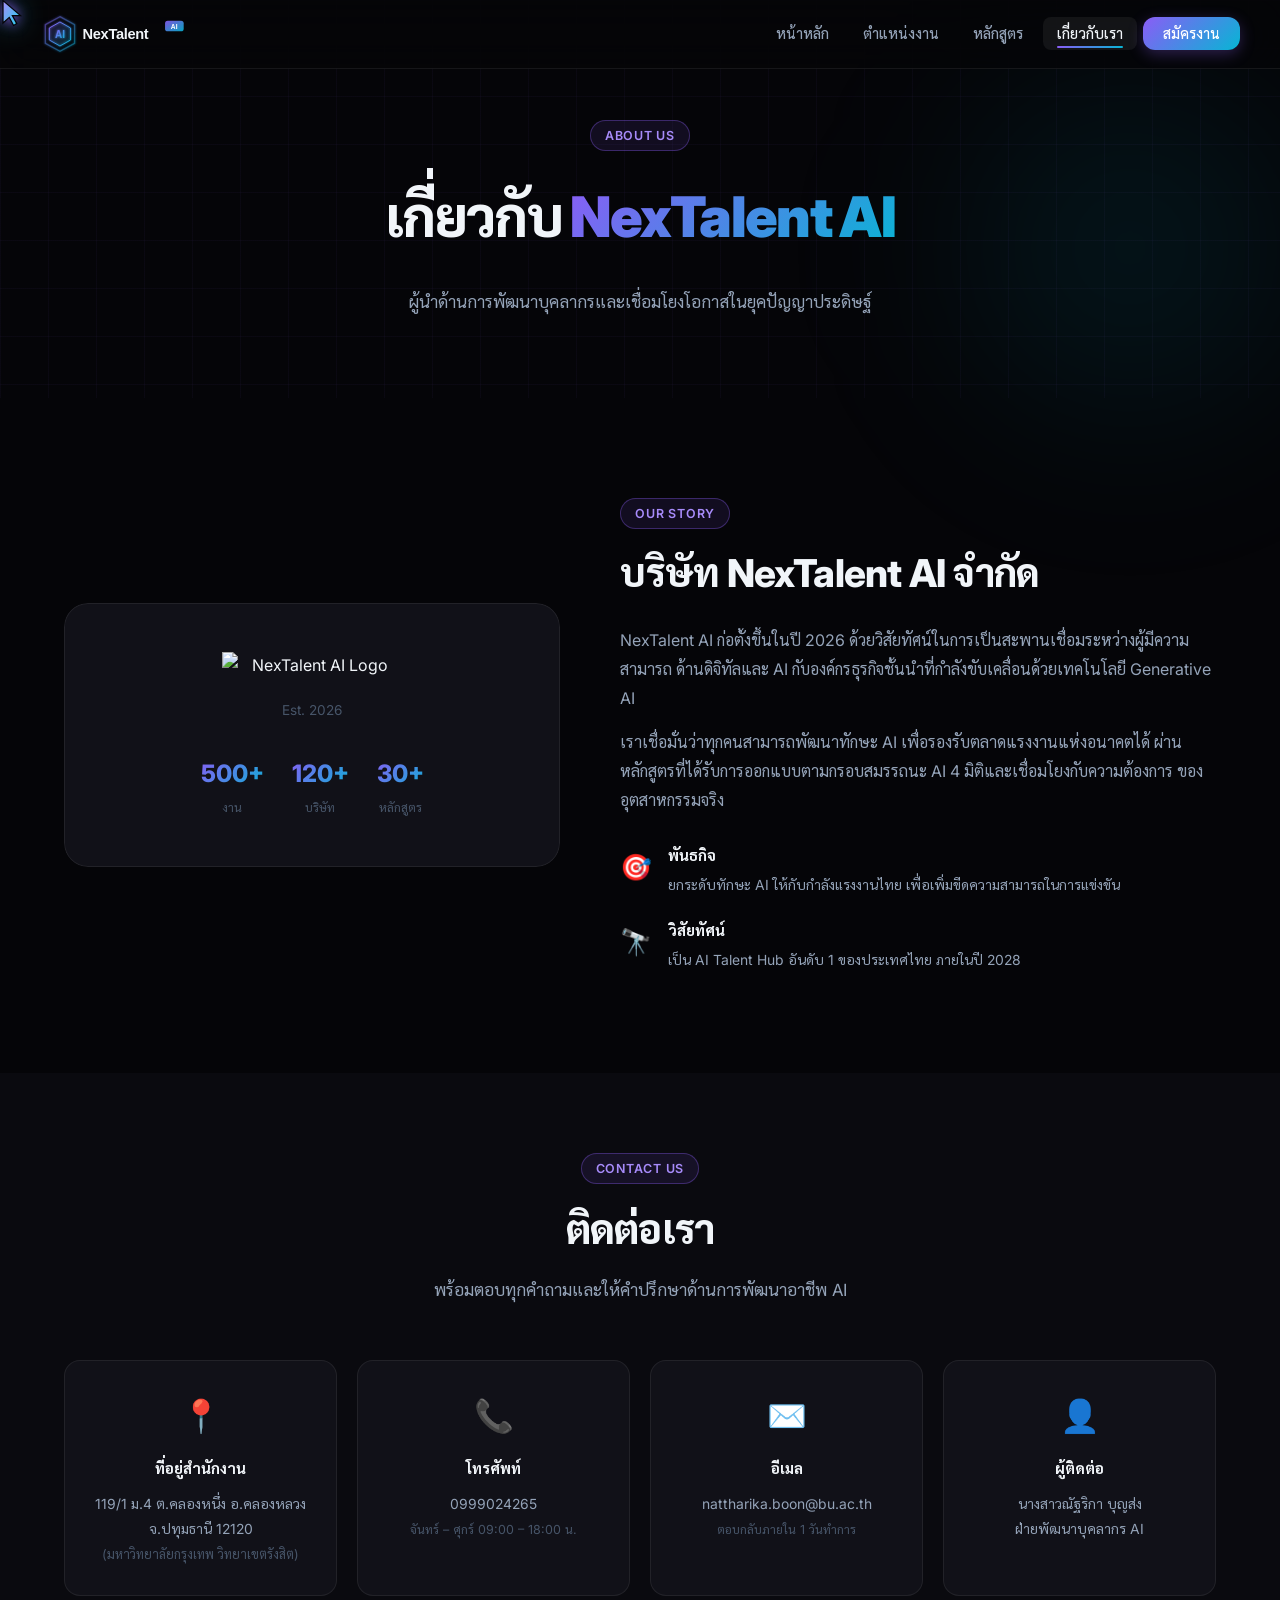
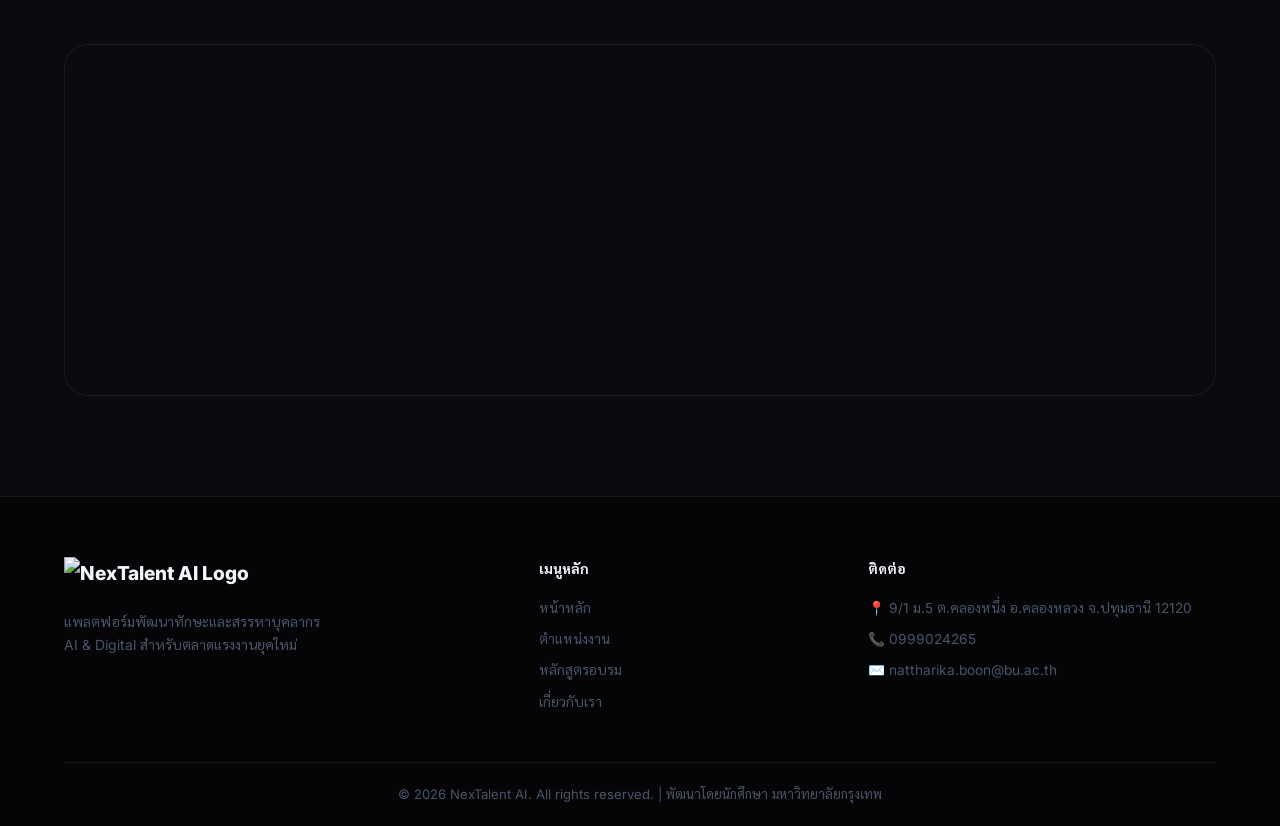
==== commit 27e6a4ba: "Fix logo path" ====
--- a/about.html
+++ b/about.html
@@ -26,7 +26,7 @@
   <nav class="navbar" id="navbar">
     <div class="nav-container">
       <a href="index.html" class="nav-logo">
-        <img src="images/logo.svg" alt="NexTalent AI Logo" class="logo-img" />
+        <img src="logo.svg" alt="NexTalent AI Logo" class="logo-img" />
       </a>
       <ul class="nav-links" id="navLinks">
         <li><a href="index.html">หน้าหลัก</a></li>
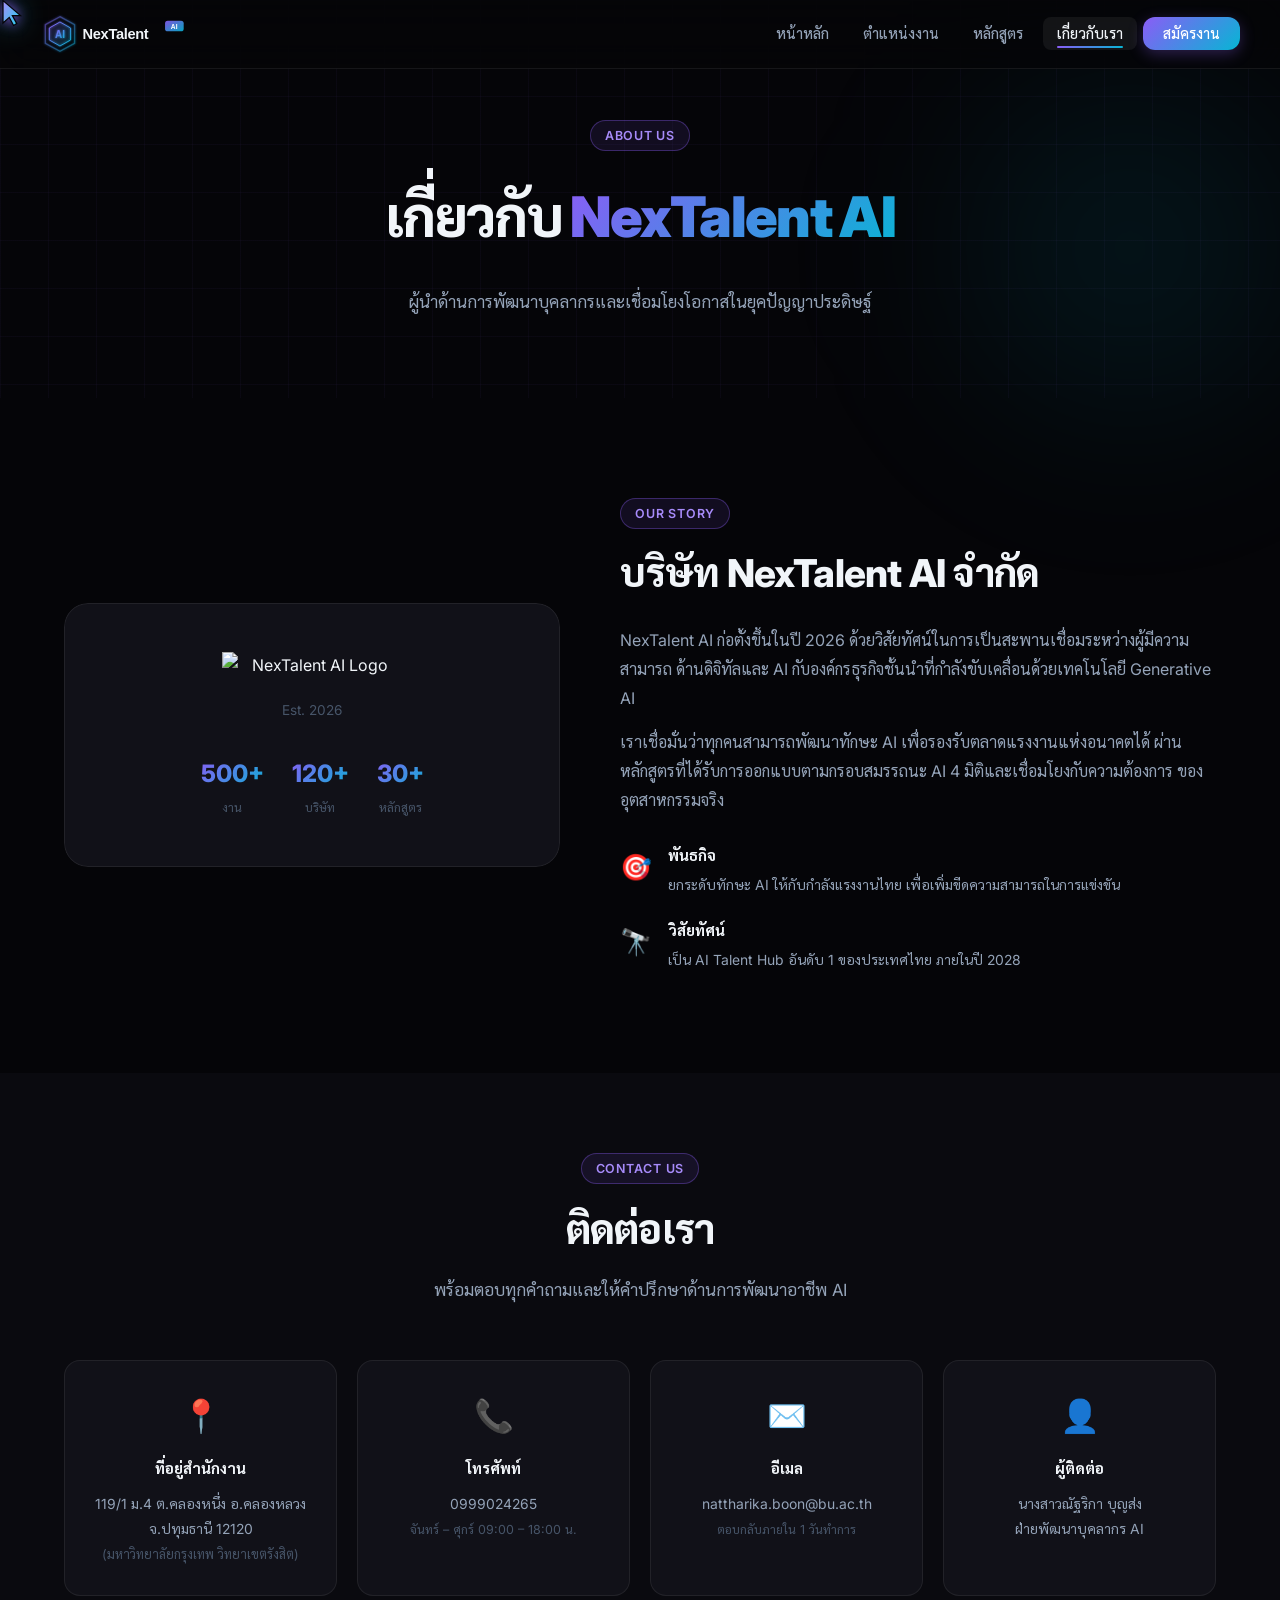
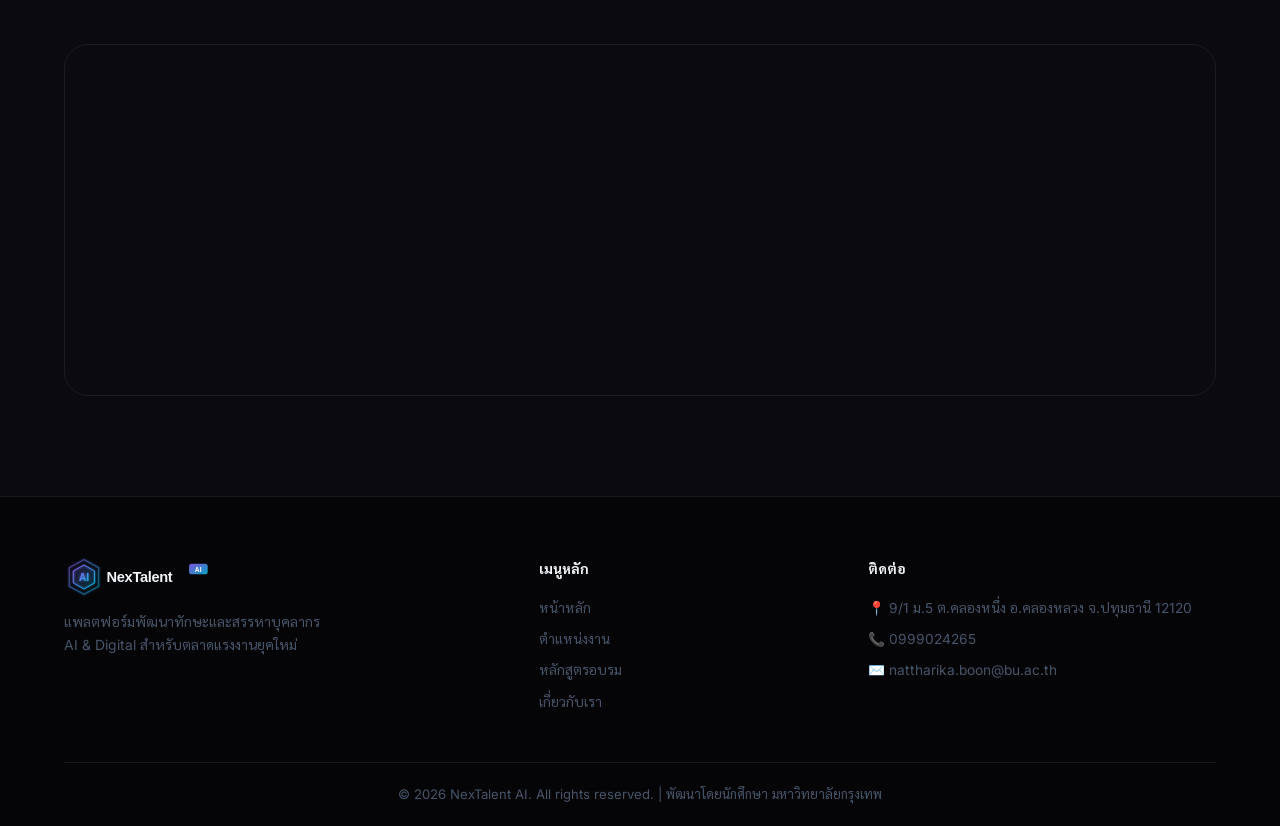
==== commit 9e0ecc11: "Add html styles" ====
--- a/about.html
+++ b/about.html
@@ -157,7 +157,7 @@
       <div class="footer-grid">
         <div class="footer-brand">
           <a href="index.html" class="nav-logo">
-            <img src="images/logo.svg" alt="NexTalent AI Logo" class="logo-img" />
+            <img src="logo.svg" alt="NexTalent AI Logo" class="logo-img" />
           </a>
           <p>แพลตฟอร์มพัฒนาทักษะและสรรหาบุคลากร AI &amp; Digital สำหรับตลาดแรงงานยุคใหม่</p>
         </div>
--- a/css/style.css
+++ b/css/style.css
@@ -1806,7 +1806,10 @@
 /* ============================================================
    CUSTOM CURSOR — ลูกศรสไตล์ Mac/เกม พร้อม Glow
    ============================================================ */
-@media (pointer: fine) and (prefers-reduced-motion: no-preference) {
+
+/* ใช้เฉพาะอุปกรณ์ที่มีเมาส์จริง */
+@media (pointer: fine) and (hover: hover) and (prefers-reduced-motion: no-preference) {
+
   body.custom-cursor-active,
   body.custom-cursor-active a,
   body.custom-cursor-active button {
@@ -1815,7 +1818,8 @@
 
   .custom-cursor {
     position: fixed;
-    top: 0; left: 0;
+    top: 0;
+    left: 0;
     width: 30px;
     height: 30px;
     pointer-events: none;
@@ -1825,30 +1829,45 @@
             drop-shadow(0 0 14px rgba(34,211,238,0.4));
     transition: transform 0.08s ease-out, opacity 0.2s ease;
   }
+
   .custom-cursor.cursor-hover {
     transform: translate(-2px, -2px) scale(1.25);
   }
+
   .custom-cursor.cursor-hidden {
     opacity: 0;
   }
 
   .cursor-trail {
     position: fixed;
-    top: 0; left: 0;
+    top: 0;
+    left: 0;
     width: 8px;
     height: 8px;
     border-radius: 50%;
-    background: radial-gradient(circle, rgba(139,92,246,0.6), transparent 70%);
+    background: radial-gradient(
+      circle,
+      rgba(139,92,246,0.6),
+      transparent 70%
+    );
     pointer-events: none;
     z-index: 99999;
     transform: translate(-50%, -50%);
     transition: opacity 0.2s ease;
   }
+
   .cursor-trail.cursor-hidden {
     opacity: 0;
   }
 }
 
+/* ป้องกันมือถือและแท็บเล็ตไม่ให้แสดง custom cursor */
+@media (pointer: coarse), (hover: none) {
+  .custom-cursor,
+  .cursor-trail {
+    display: none !important;
+  }
+}
 /* ============================================================
    HERO STARFIELD (ดาวพื้นหลังกระพริบเบา ๆ)
    ============================================================ */
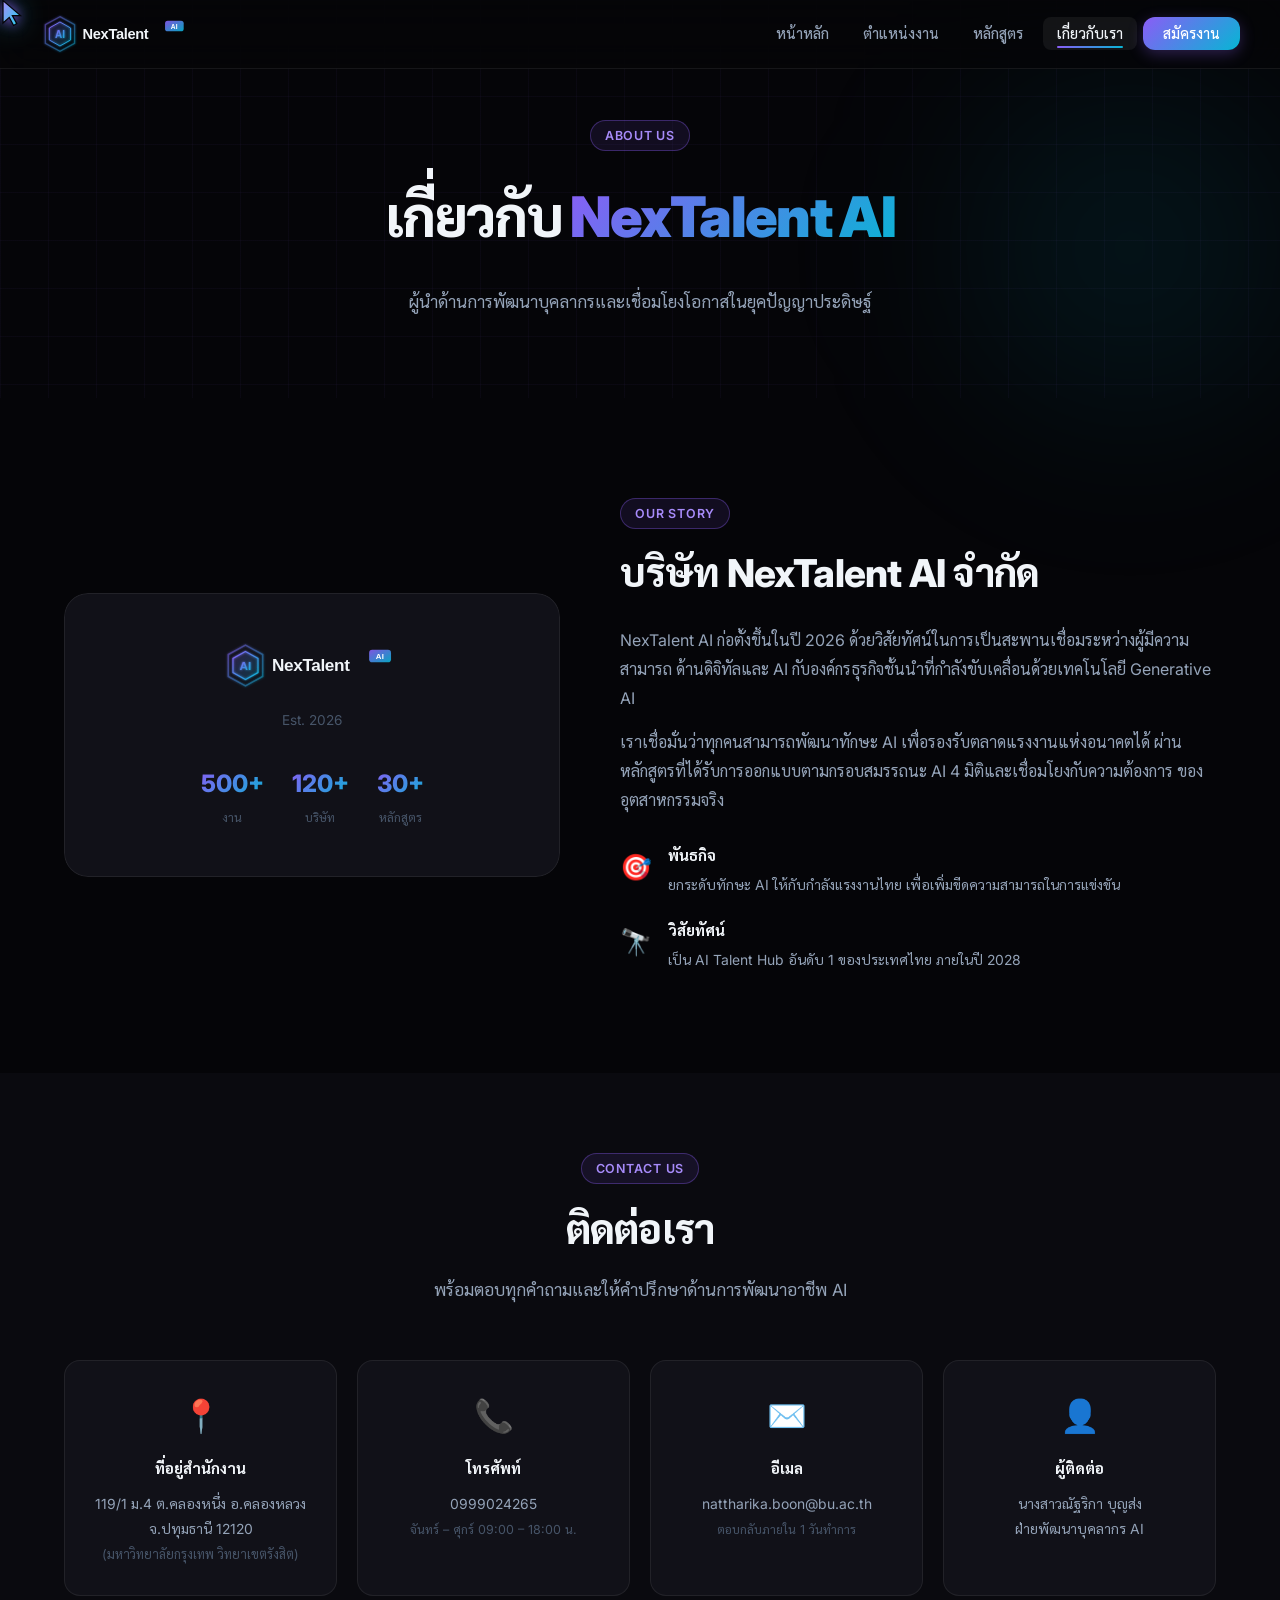
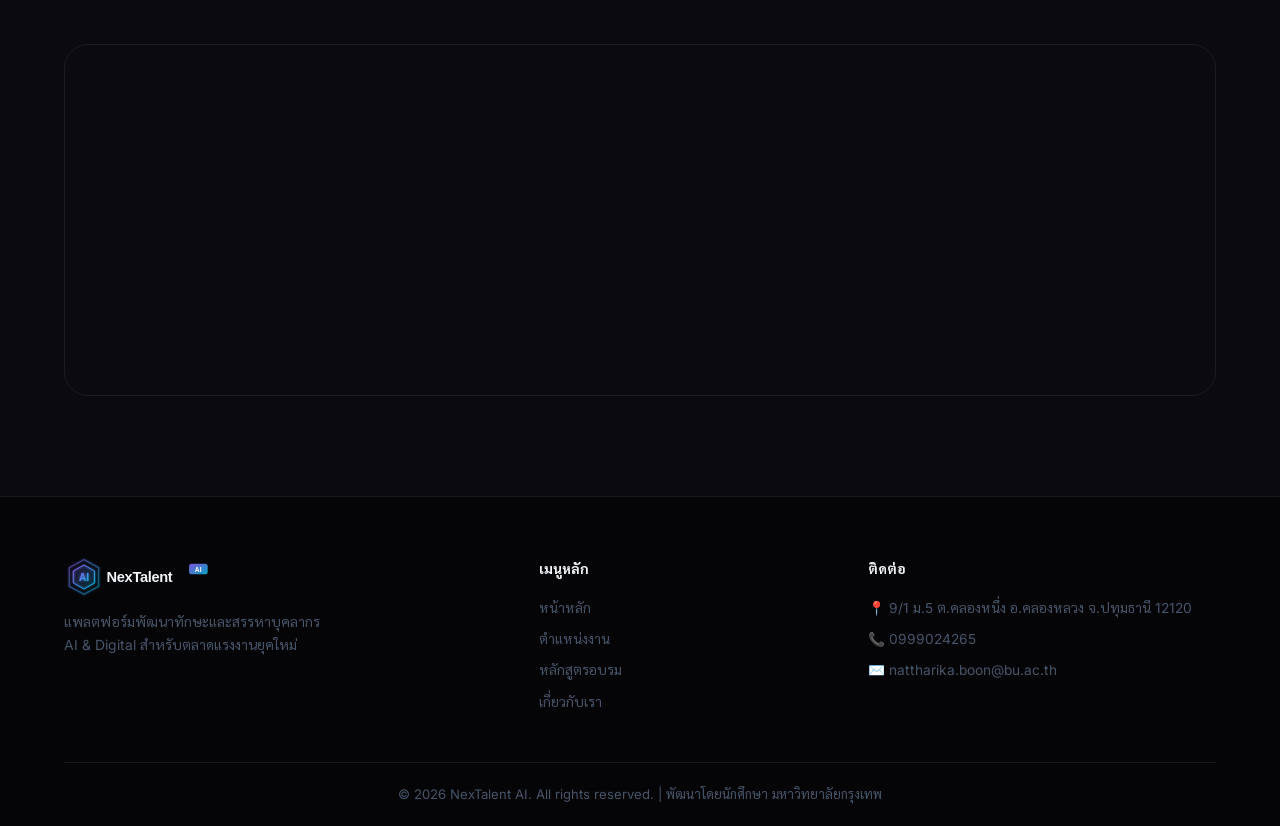
==== commit fd77e295: "Add html styles" ====
--- a/about.html
+++ b/about.html
@@ -61,7 +61,7 @@
         <div class="about-visual">
           <div class="about-card-graphic">
             <div class="ag-inner">
-              <img src="images/logo.svg" alt="NexTalent AI Logo" class="ag-logo-img" />
+              <img src="logo.svg" alt="NexTalent AI Logo" class="ag-logo-img" />
               <div class="ag-subtitle">Est. 2026</div>
               <div class="ag-stats-mini">
                 <div><strong>500+</strong><span>งาน</span></div>
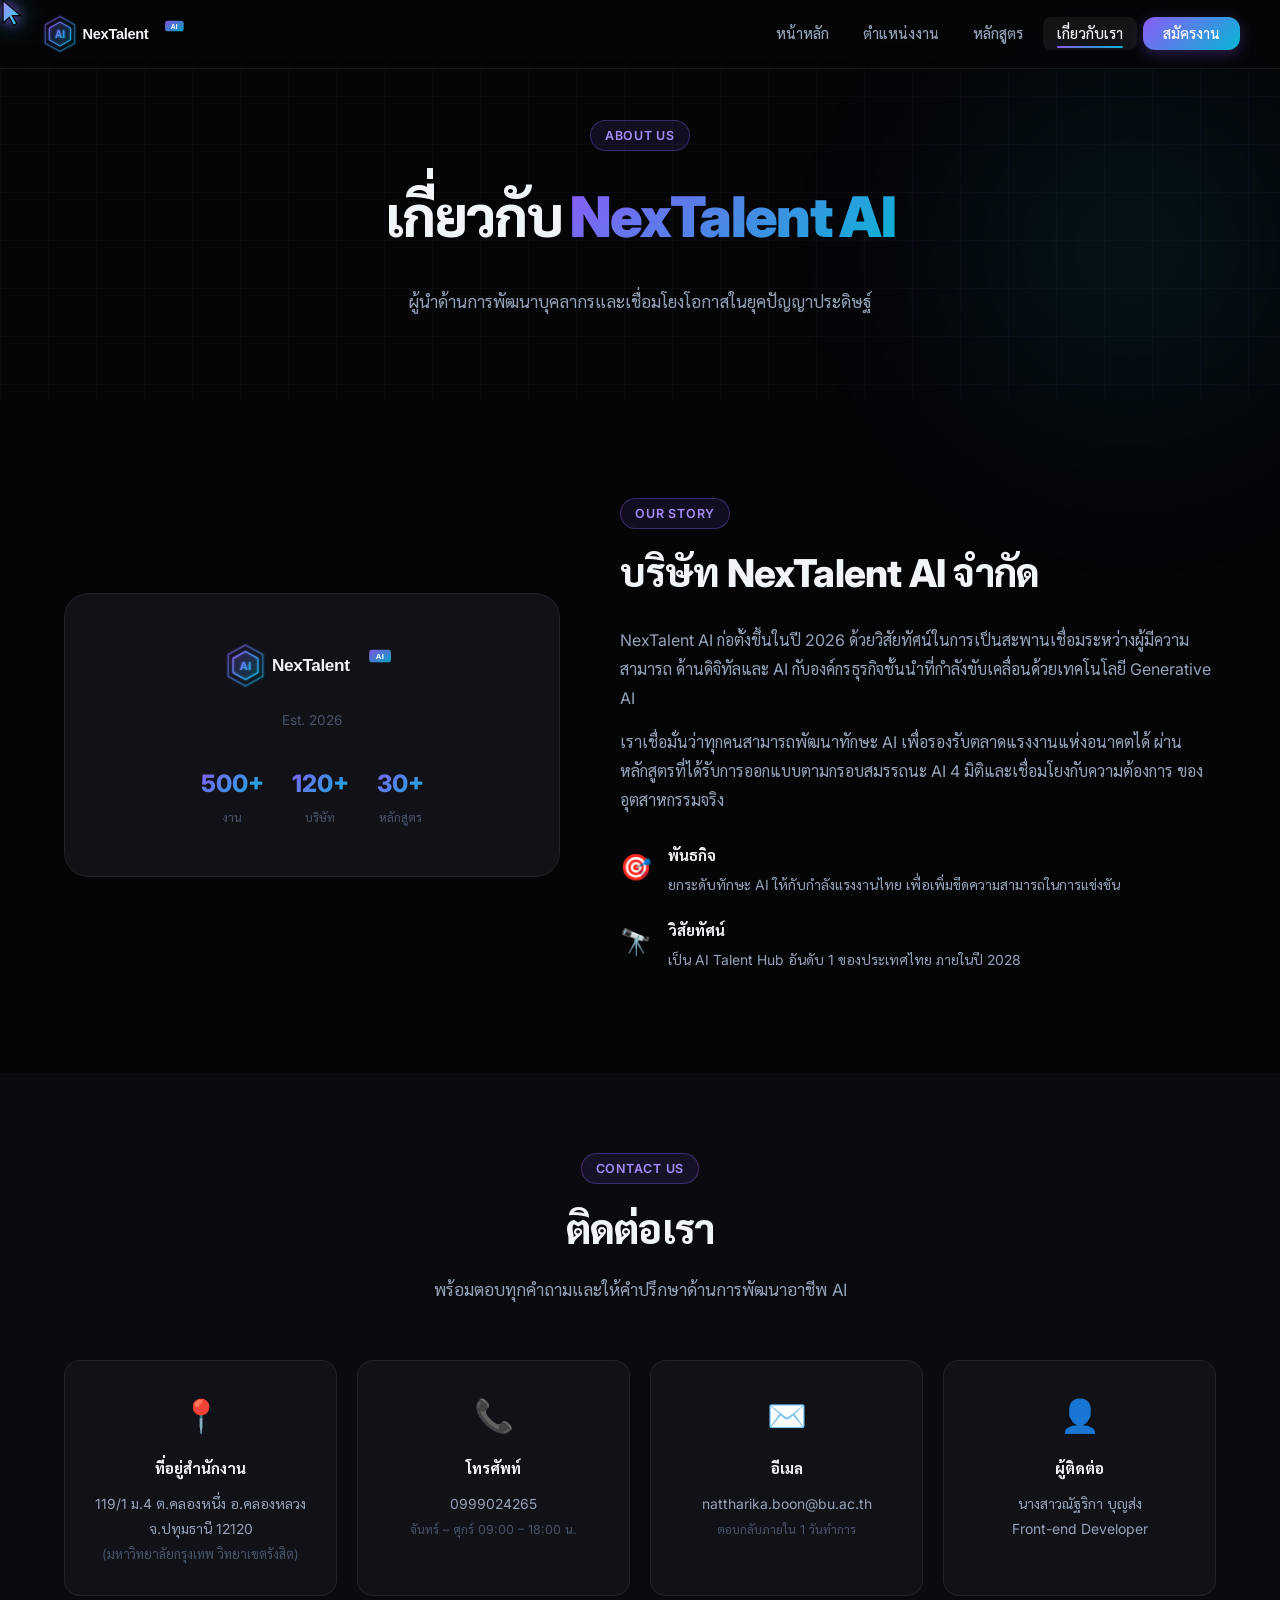
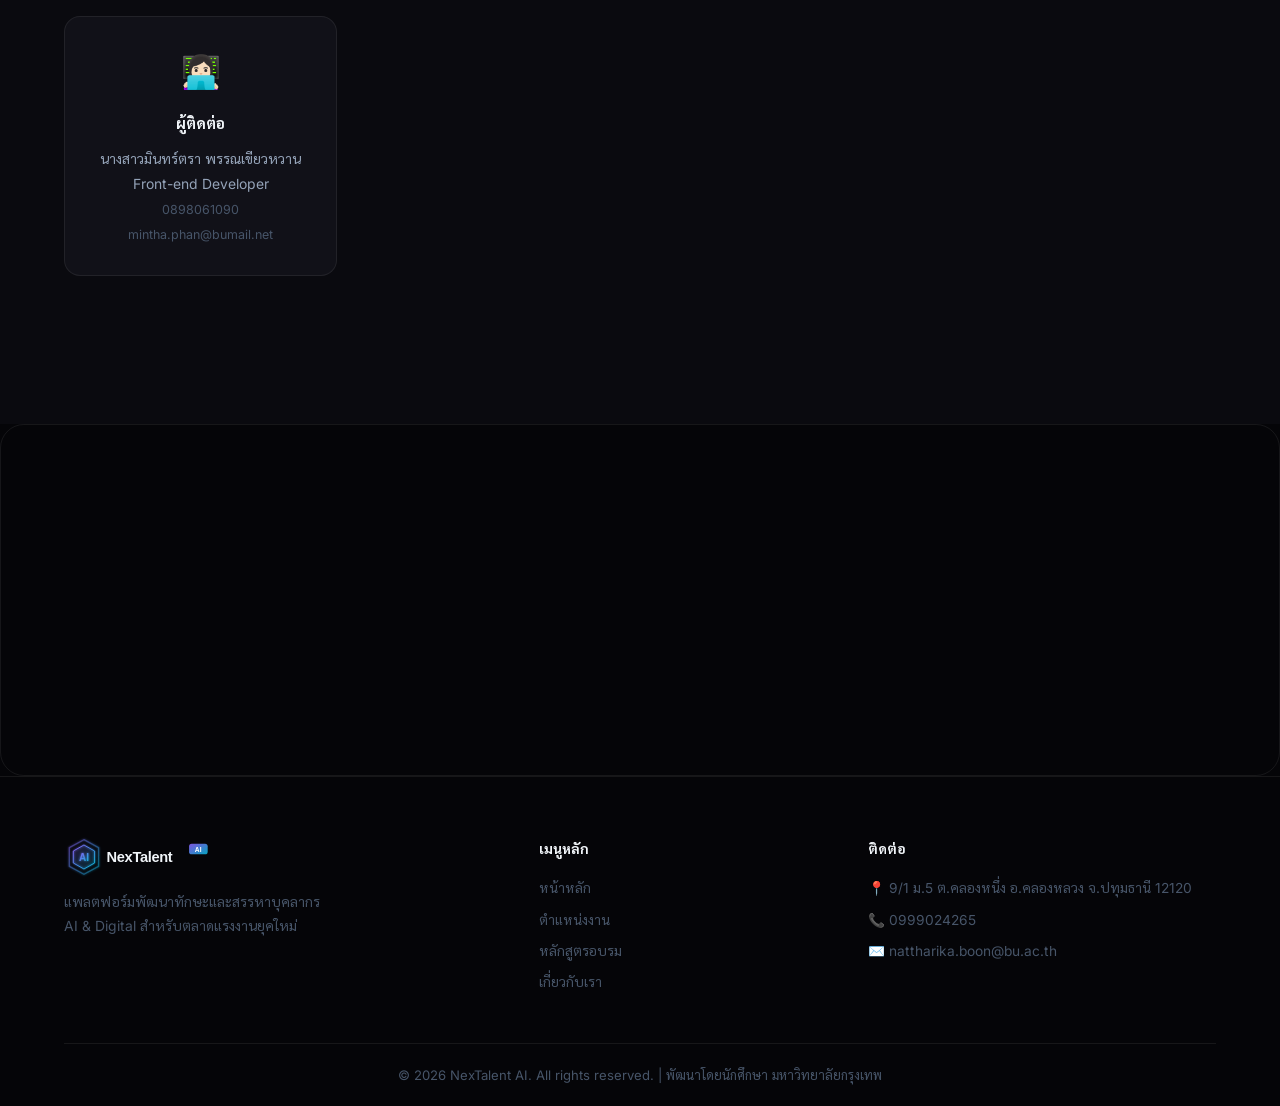
==== commit 643197b6: "Add html styles" ====
--- a/about.html
+++ b/about.html
@@ -105,36 +105,69 @@
     </div>
   </section>
 
-  <!-- ===== CONTACT SECTION ===== -->
-  <section class="contact-section">
-    <div class="container">
-      <div class="section-header">
-        <span class="section-tag">Contact Us</span>
-        <h2>ติดต่อเรา</h2>
-        <p>พร้อมตอบทุกคำถามและให้คำปรึกษาด้านการพัฒนาอาชีพ AI</p>
-      </div>
-      <div class="contact-grid">
-        <div class="contact-card">
-          <div class="contact-icon">📍</div>
-          <h4>ที่อยู่สำนักงาน</h4>
-          <p>119/1 ม.4 ต.คลองหนึ่ง อ.คลองหลวง<br/>จ.ปทุมธานี 12120<br/><em>(มหาวิทยาลัยกรุงเทพ วิทยาเขตรังสิต)</em></p>
-        </div>
-        <div class="contact-card">
-          <div class="contact-icon">📞</div>
-          <h4>โทรศัพท์</h4>
-          <p>0999024265<br/><small>จันทร์ – ศุกร์ 09:00 – 18:00 น.</small></p>
-        </div>
-        <div class="contact-card">
-          <div class="contact-icon">✉️</div>
-          <h4>อีเมล</h4>
-          <p>nattharika.boon@bu.ac.th<br/><small>ตอบกลับภายใน 1 วันทำการ</small></p>
-        </div>
-        <div class="contact-card">
-          <div class="contact-icon">👤</div>
-          <h4>ผู้ติดต่อ</h4>
-          <p>นางสาวณัฐริกา บุญส่ง<br/>ฝ่ายพัฒนาบุคลากร AI</p>
-        </div>
-      </div>
+  <!-- ===== CONTACT SECTION ===== --> 
+<section class="contact-section"> 
+  <div class="container"> 
+    <div class="section-header"> 
+      <span class="section-tag">Contact Us</span> 
+      <h2>ติดต่อเรา</h2> 
+      <p>พร้อมตอบทุกคำถามและให้คำปรึกษาด้านการพัฒนาอาชีพ AI</p> 
+    </div> 
+
+    <div class="contact-grid"> 
+
+      <div class="contact-card"> 
+        <div class="contact-icon">📍</div> 
+        <h4>ที่อยู่สำนักงาน</h4> 
+        <p>
+          119/1 ม.4 ต.คลองหนึ่ง อ.คลองหลวง<br/>
+          จ.ปทุมธานี 12120<br/>
+          <em>(มหาวิทยาลัยกรุงเทพ วิทยาเขตรังสิต)</em>
+        </p> 
+      </div> 
+
+      <div class="contact-card"> 
+        <div class="contact-icon">📞</div> 
+        <h4>โทรศัพท์</h4> 
+        <p>
+          0999024265<br/>
+          <small>จันทร์ – ศุกร์ 09:00 – 18:00 น.</small>
+        </p> 
+      </div> 
+
+      <div class="contact-card"> 
+        <div class="contact-icon">✉️</div> 
+        <h4>อีเมล</h4> 
+        <p>
+          nattharika.boon@bu.ac.th<br/>
+          <small>ตอบกลับภายใน 1 วันทำการ</small>
+        </p> 
+      </div> 
+
+      <div class="contact-card"> 
+        <div class="contact-icon">👤</div> 
+        <h4>ผู้ติดต่อ</h4> 
+        <p>
+          นางสาวณัฐริกา บุญส่ง<br/>
+          Front-end Developer
+        </p> 
+      </div>
+
+      <!-- ผู้ติดต่อคนที่ 2 -->
+      <div class="contact-card"> 
+        <div class="contact-icon">👩🏻‍💻</div> 
+        <h4>ผู้ติดต่อ</h4> 
+        <p>
+          นางสาวมินทร์ตรา พรรณเขียวหวาน<br/>
+          Front-end Developer<br/>
+          <small>0898061090</small><br/>
+          <small>mintha.phan@bumail.net</small>
+        </p> 
+      </div>
+
+    </div>
+  </div>
+</section>
 
       <div class="map-wrapper">
         <iframe
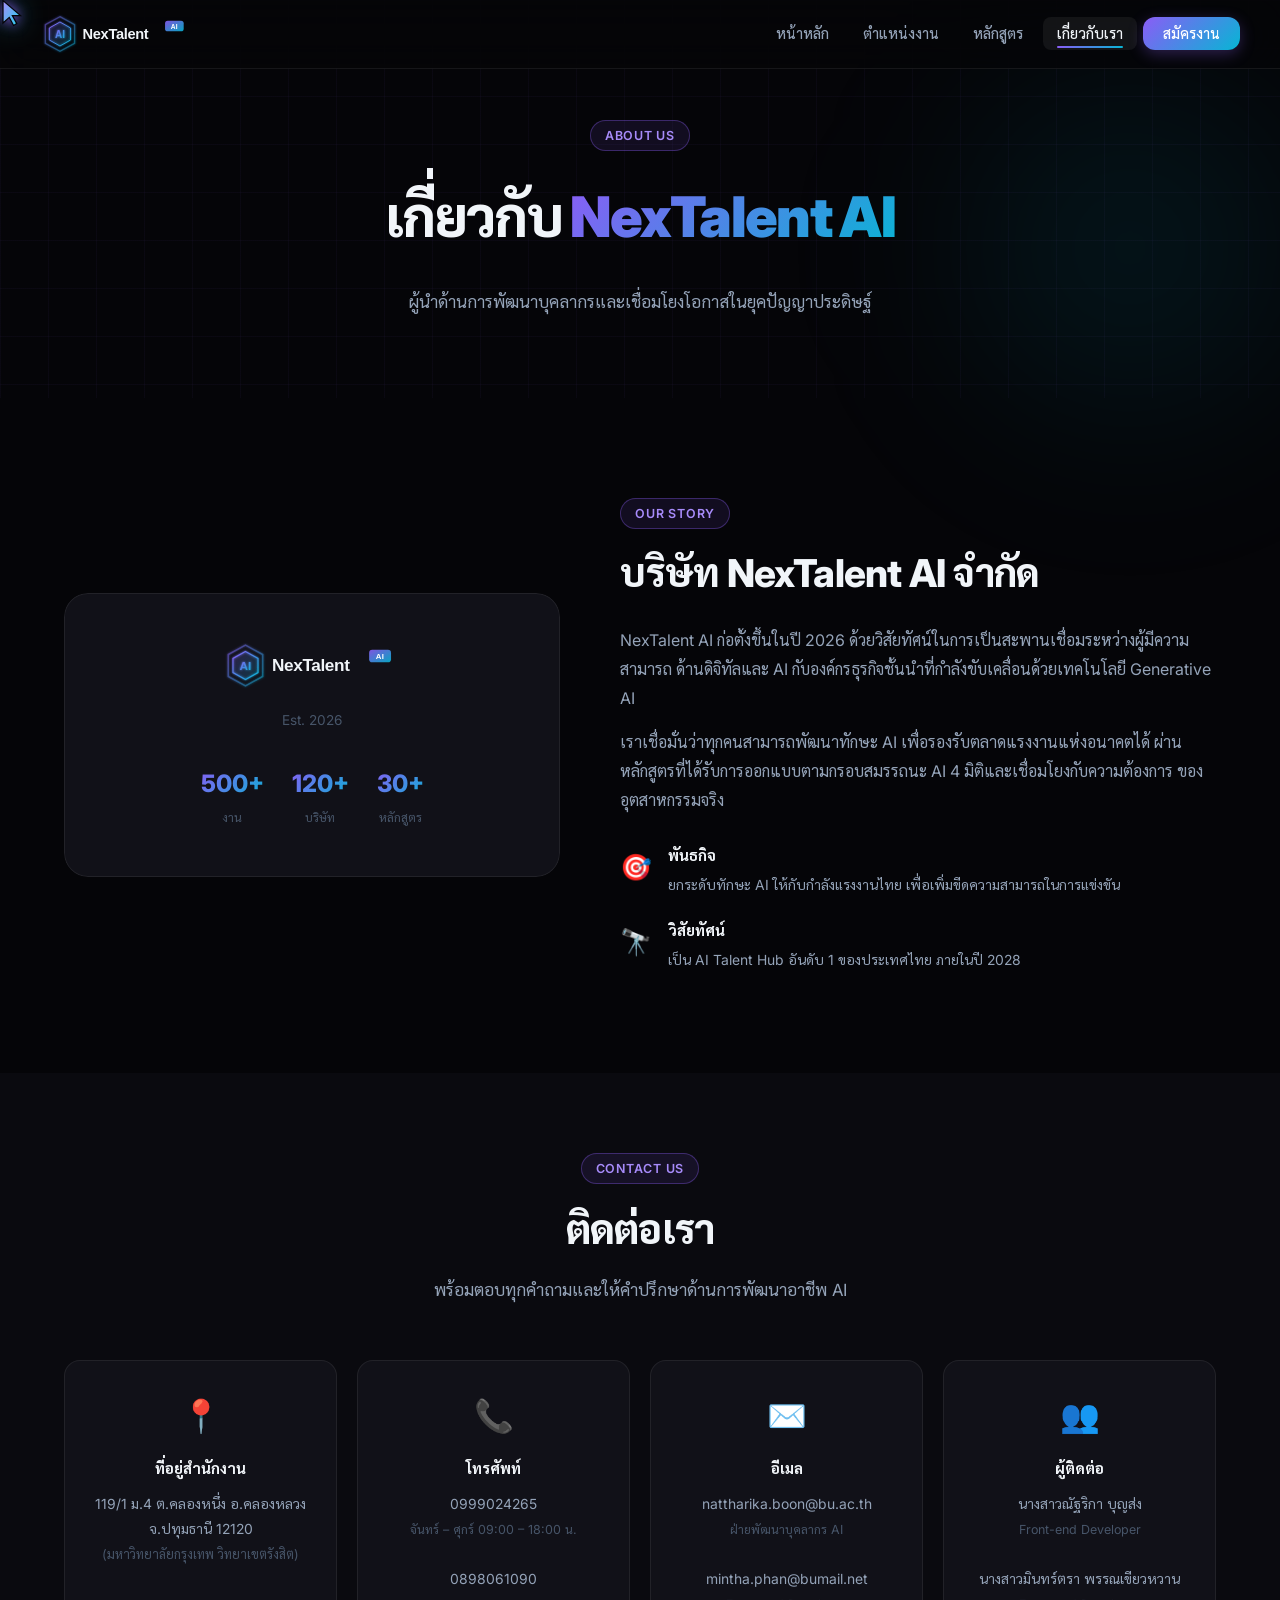
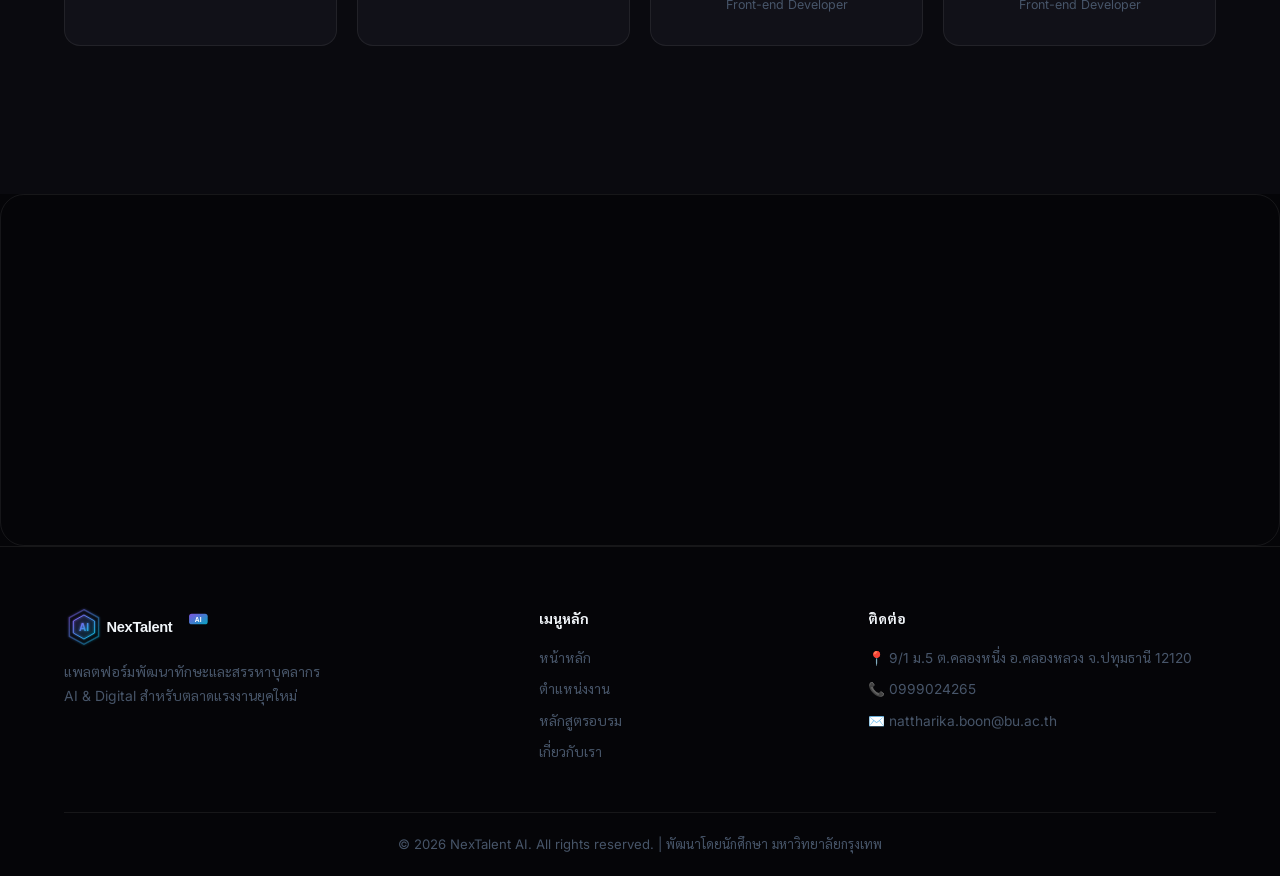
==== commit 7389c2b5: "Add html styles" ====
--- a/about.html
+++ b/about.html
@@ -132,6 +132,8 @@
         <p>
           0999024265<br/>
           <small>จันทร์ – ศุกร์ 09:00 – 18:00 น.</small>
+          <br/><br/>
+          0898061090
         </p> 
       </div> 
 
@@ -140,30 +142,26 @@
         <h4>อีเมล</h4> 
         <p>
           nattharika.boon@bu.ac.th<br/>
-          <small>ตอบกลับภายใน 1 วันทำการ</small>
+          <small>ฝ่ายพัฒนาบุคลากร AI</small>
+          <br/><br/>
+          mintha.phan@bumail.net<br/>
+          <small>Front-end Developer</small>
         </p> 
       </div> 
 
-      <div class="contact-card"> 
-        <div class="contact-icon">👤</div> 
-        <h4>ผู้ติดต่อ</h4> 
-        <p>
-          นางสาวณัฐริกา บุญส่ง<br/>
-          Front-end Developer
-        </p> 
-      </div>
-
-      <!-- ผู้ติดต่อคนที่ 2 -->
-      <div class="contact-card"> 
-        <div class="contact-icon">👩🏻‍💻</div> 
-        <h4>ผู้ติดต่อ</h4> 
-        <p>
-          นางสาวมินทร์ตรา พรรณเขียวหวาน<br/>
-          Front-end Developer<br/>
-          <small>0898061090</small><br/>
-          <small>mintha.phan@bumail.net</small>
-        </p> 
-      </div>
+      <div class="contact-card">
+  <div class="contact-icon">👥</div>
+  <h4>ผู้ติดต่อ</h4>
+  <p>
+    นางสาวณัฐริกา บุญส่ง<br/>
+    <small>Front-end Developer</small>
+    <br/><br/>
+    นางสาวมินทร์ตรา พรรณเขียวหวาน<br/>
+    <small>Front-end Developer</small>
+  </p>
+</div>
+
+    
 
     </div>
   </div>
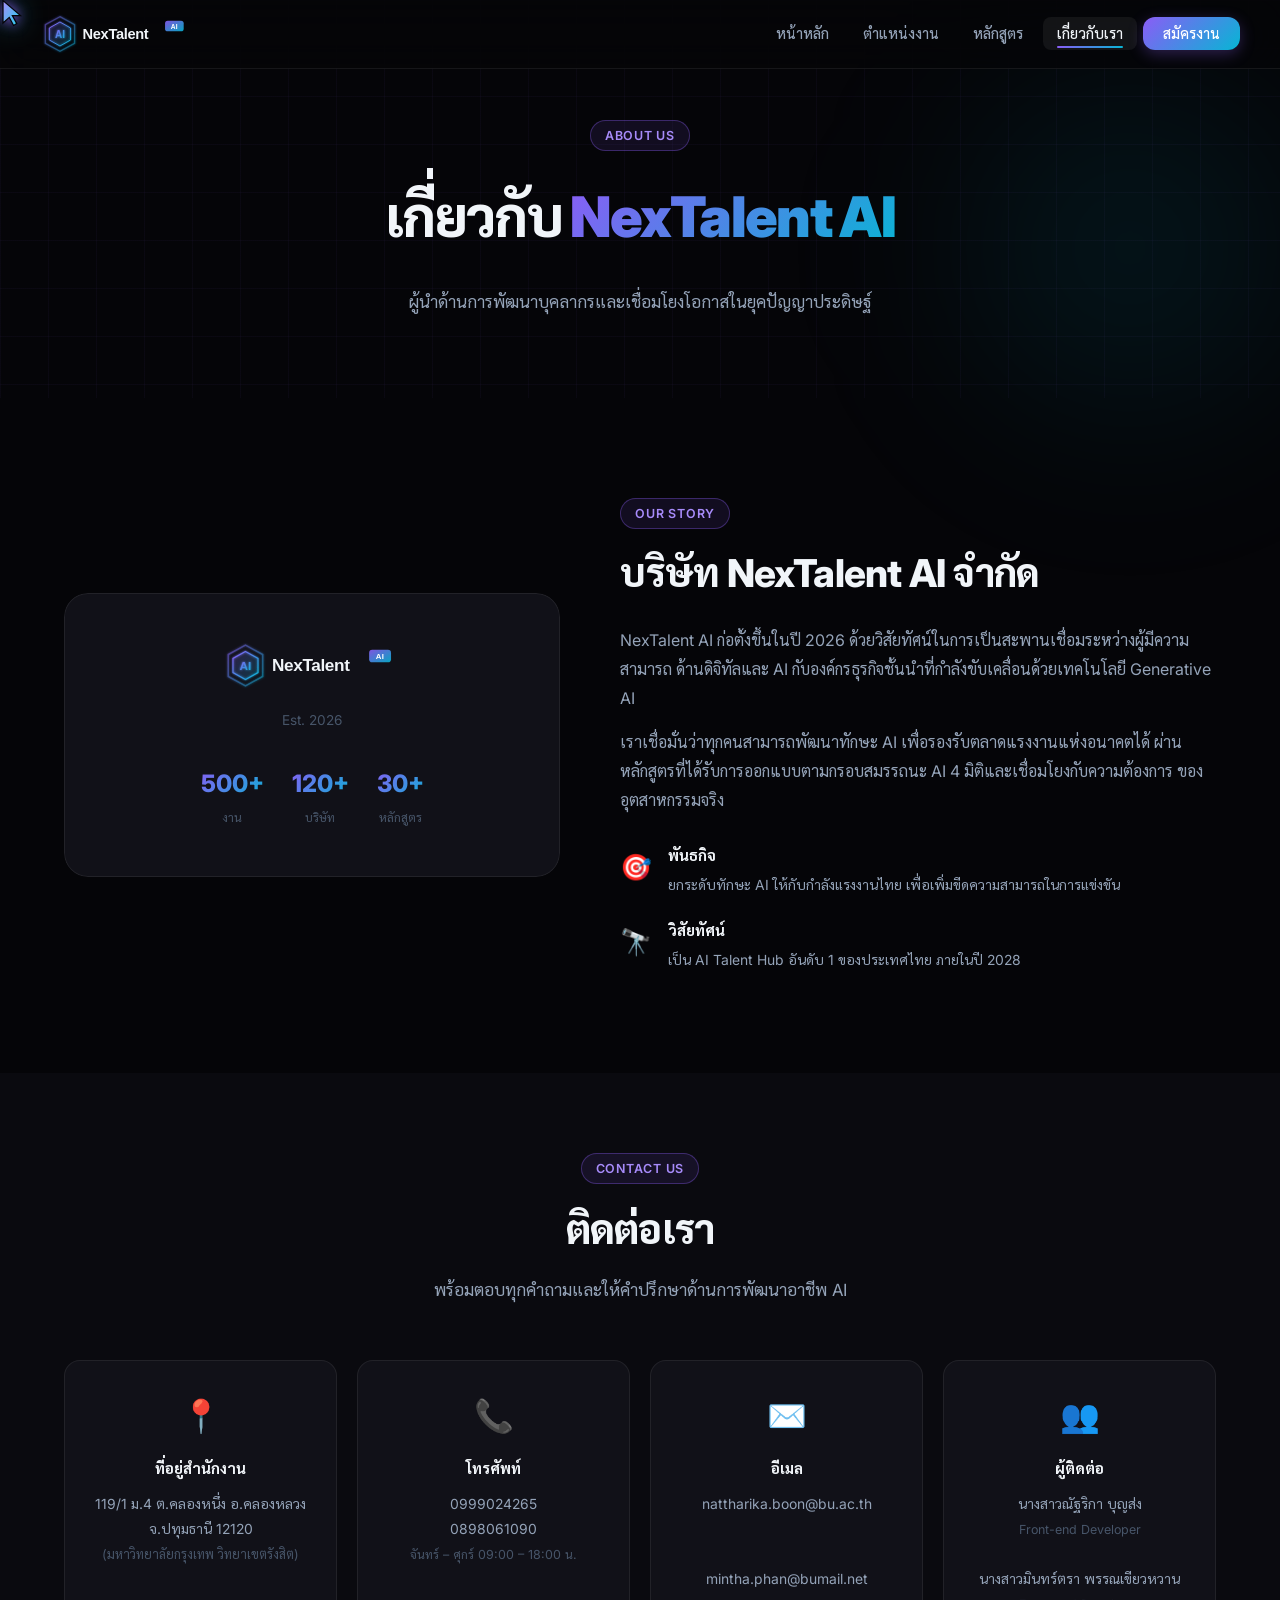
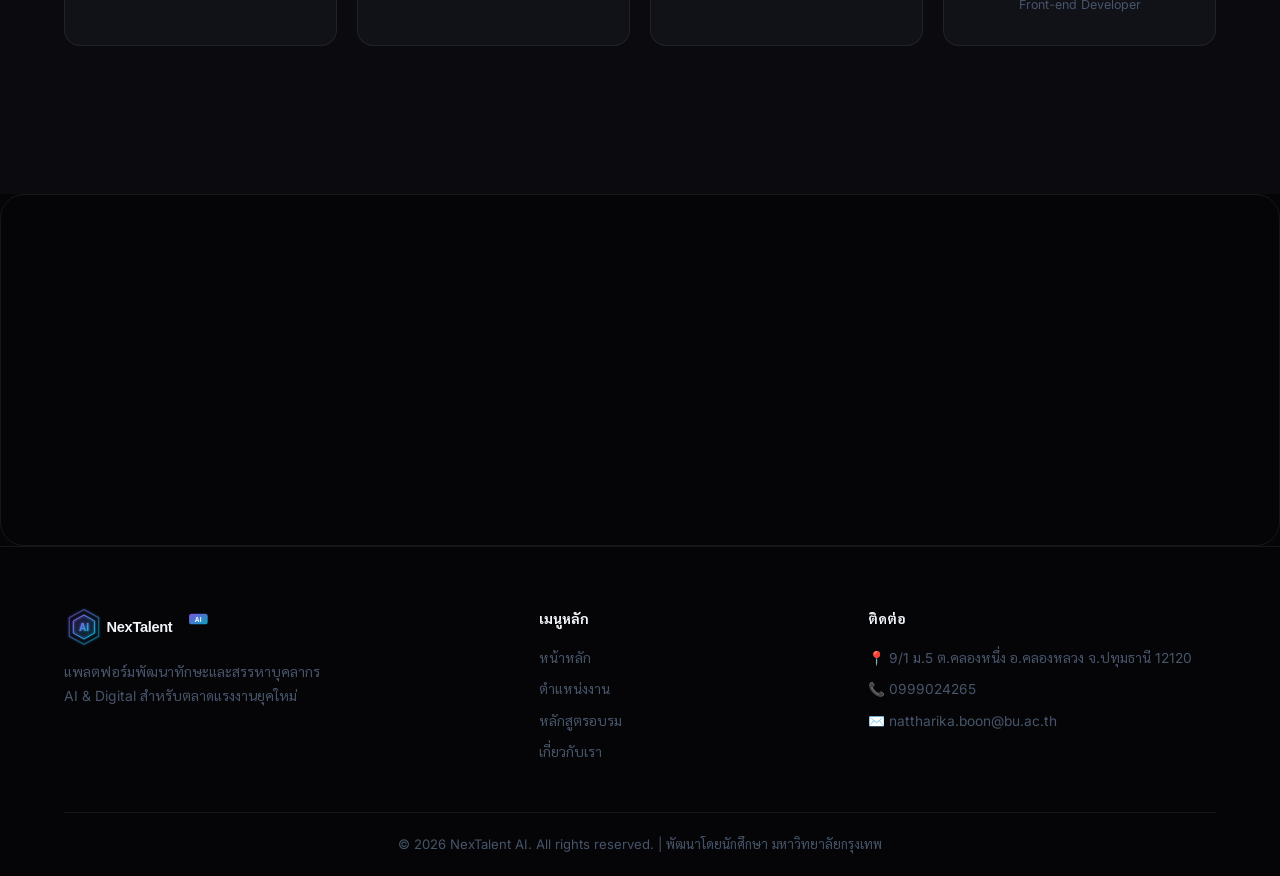
==== commit 9f30c411: "Update about.html" ====
--- a/about.html
+++ b/about.html
@@ -131,9 +131,8 @@
         <h4>โทรศัพท์</h4> 
         <p>
           0999024265<br/>
-          <small>จันทร์ – ศุกร์ 09:00 – 18:00 น.</small>
-          <br/><br/>
-          0898061090
+          0898061090<br/>
+        <small>จันทร์ – ศุกร์ 09:00 – 18:00 น.</small>
         </p> 
       </div> 
 
@@ -142,10 +141,8 @@
         <h4>อีเมล</h4> 
         <p>
           nattharika.boon@bu.ac.th<br/>
-          <small>ฝ่ายพัฒนาบุคลากร AI</small>
           <br/><br/>
           mintha.phan@bumail.net<br/>
-          <small>Front-end Developer</small>
         </p> 
       </div> 
 
